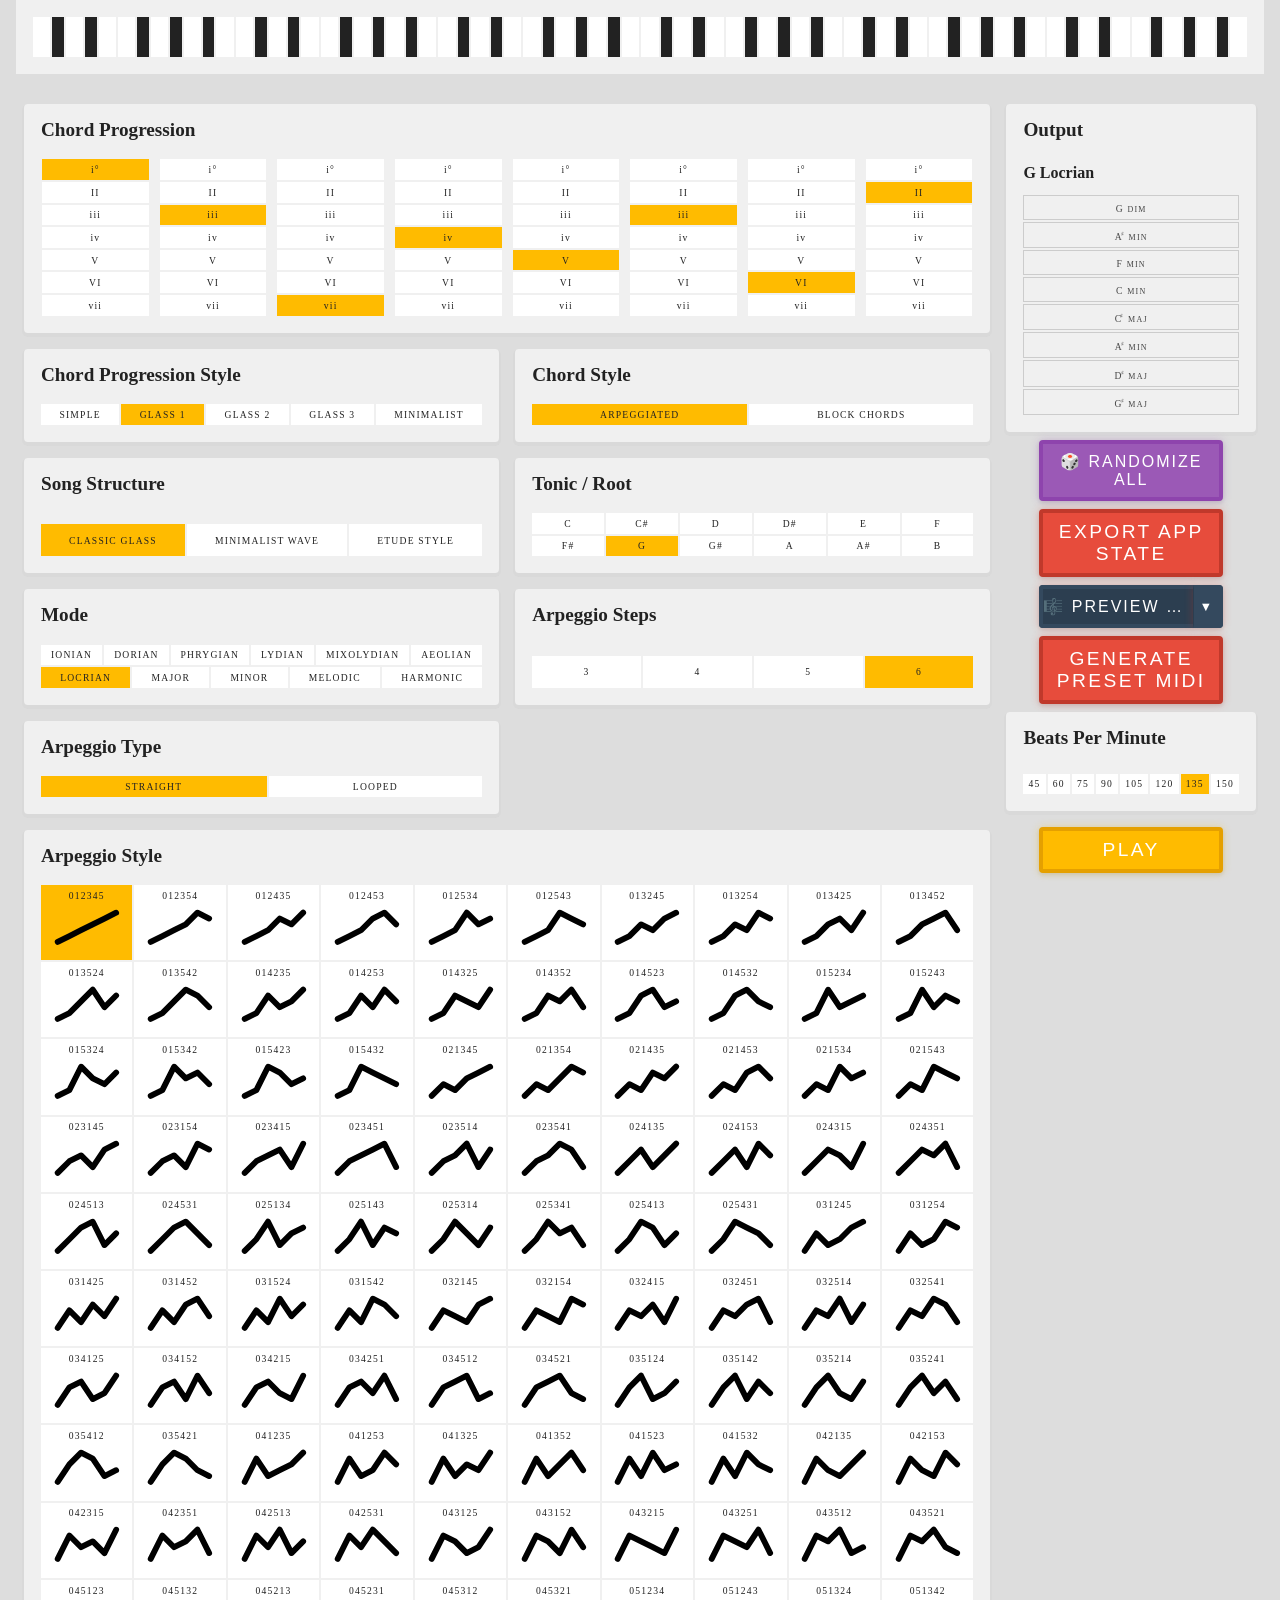
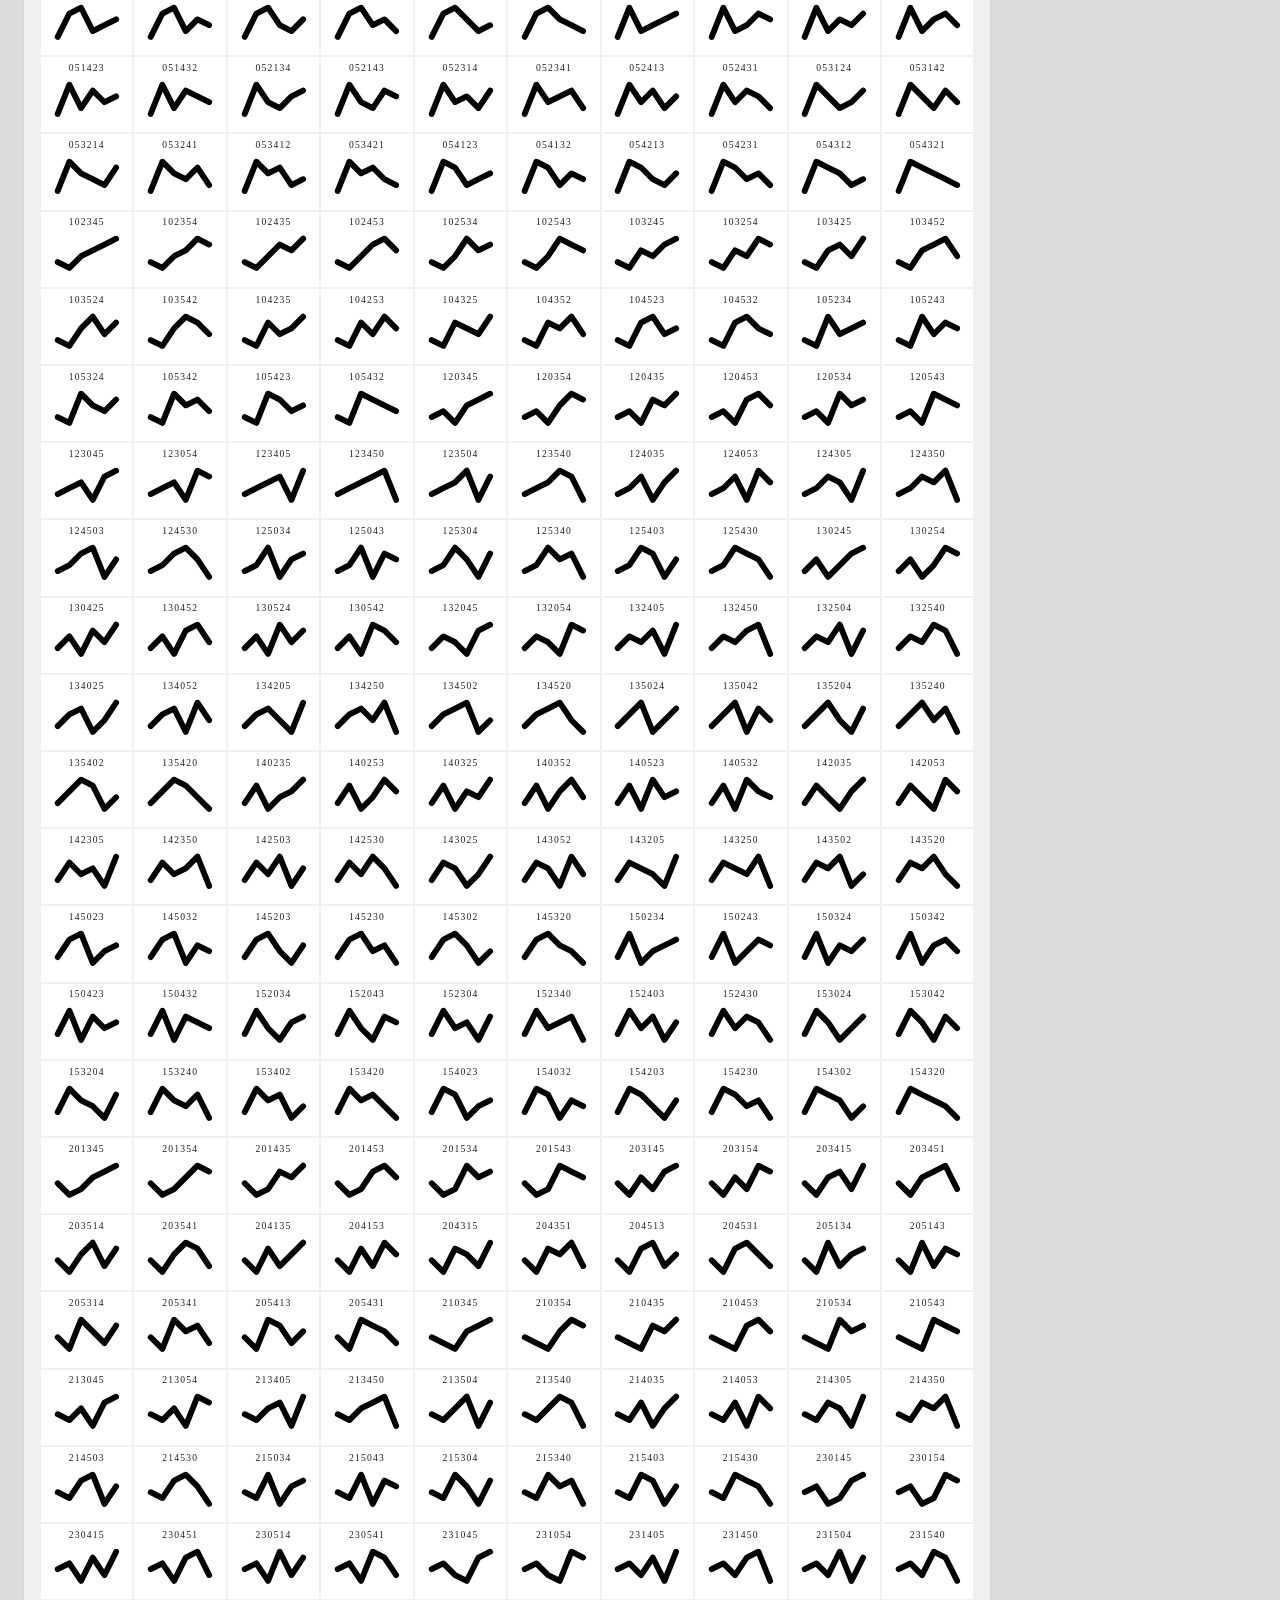
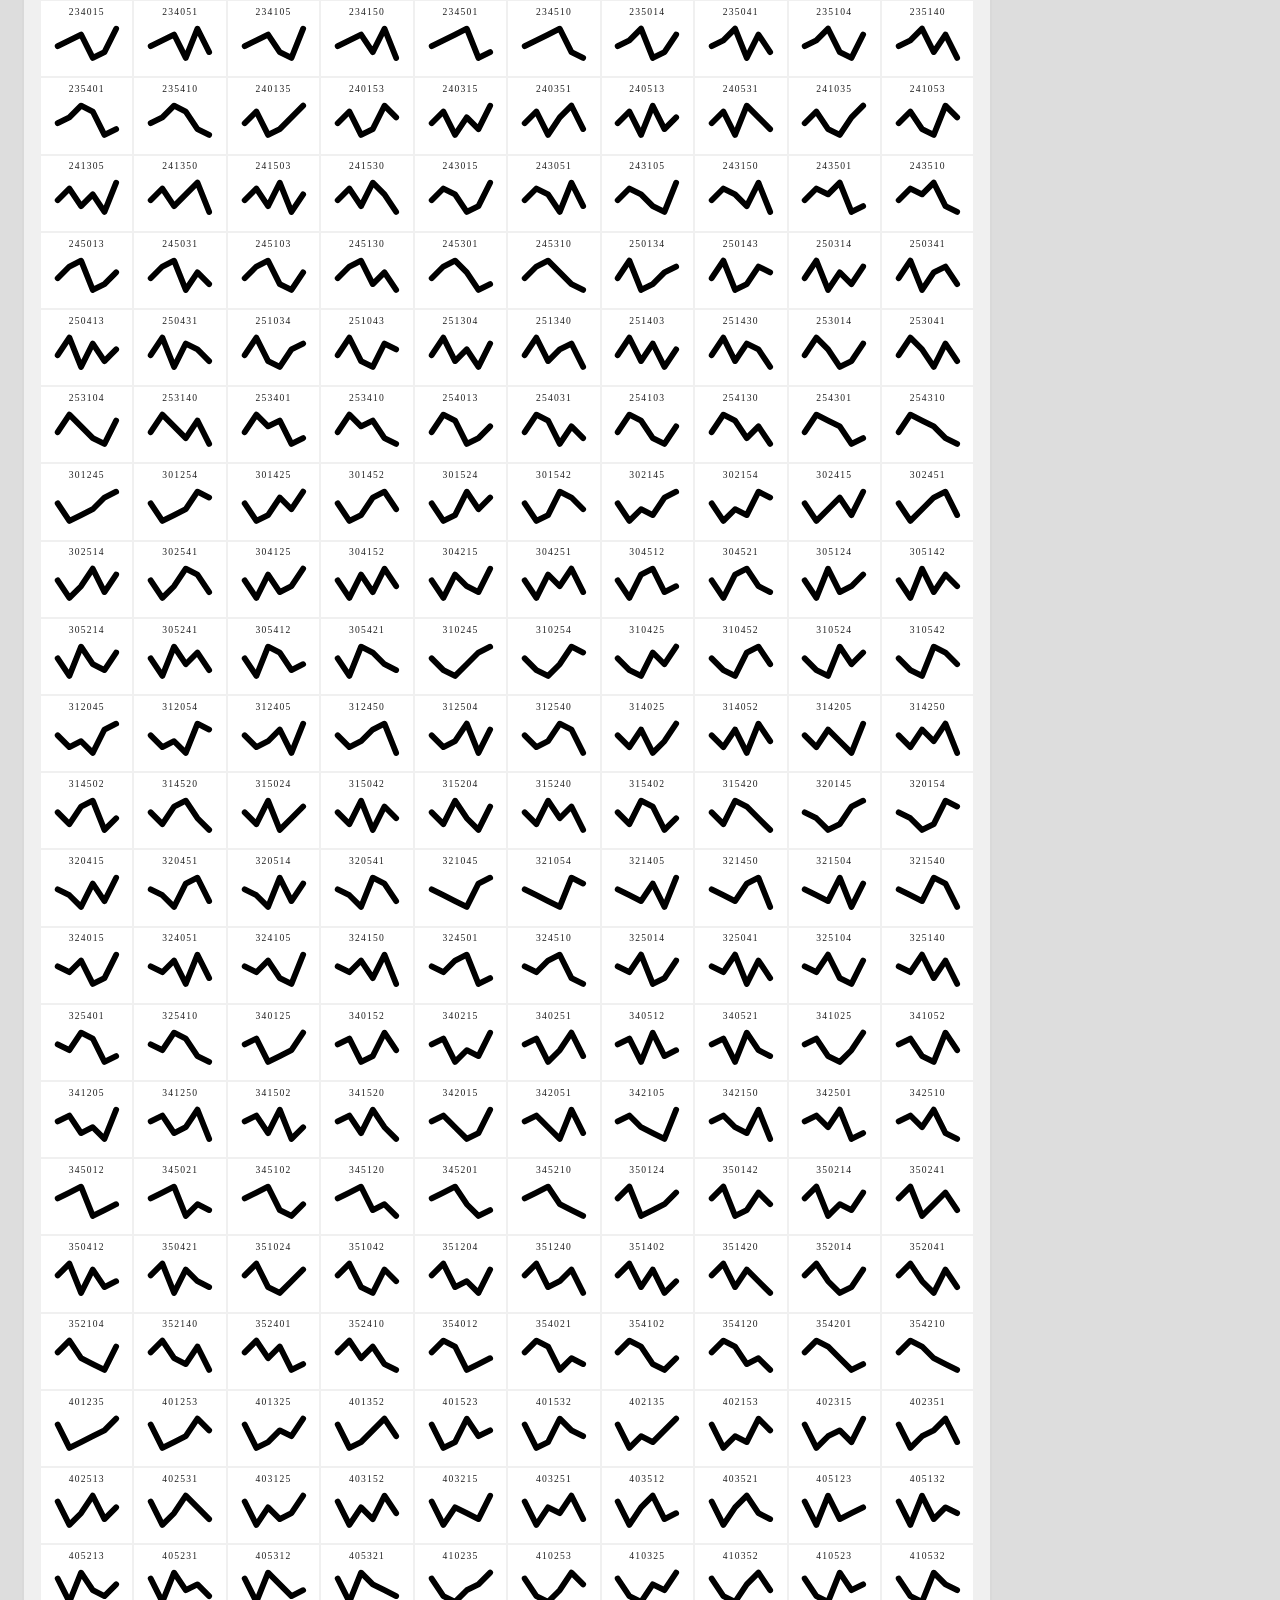
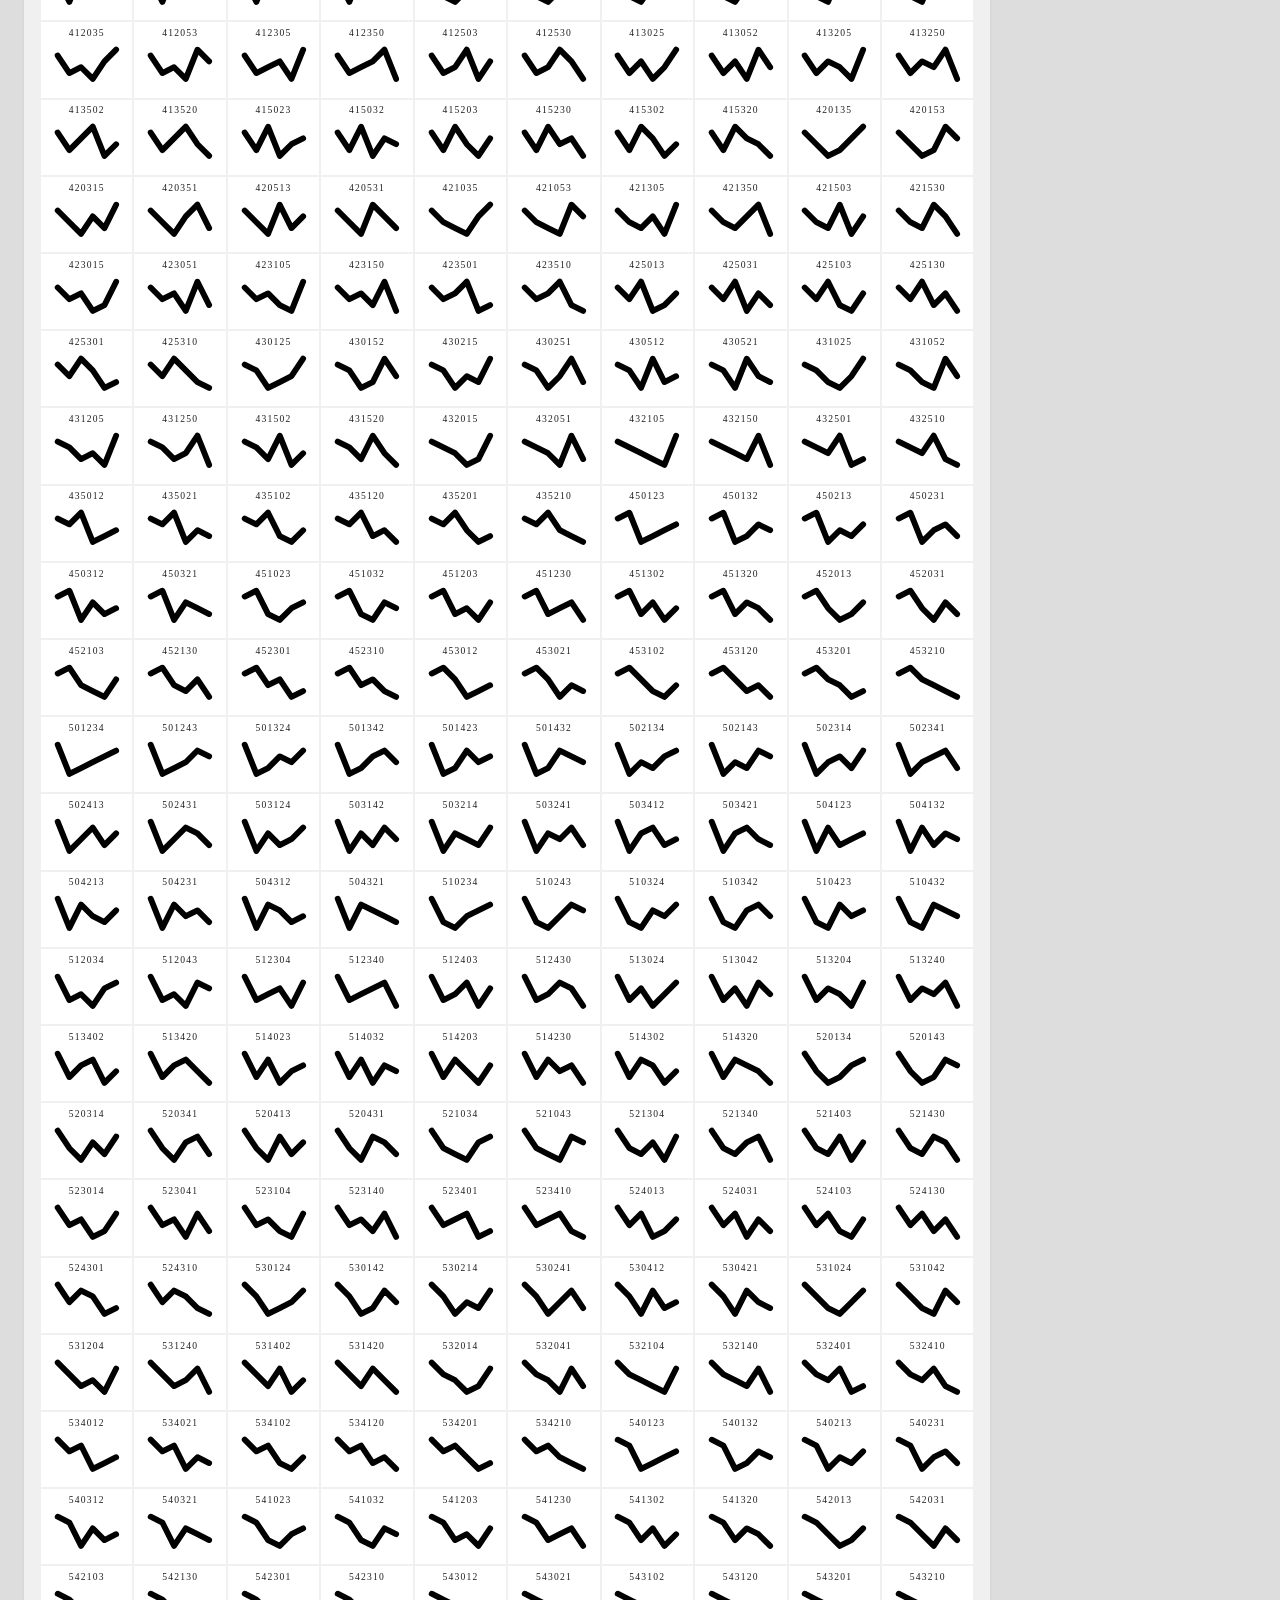
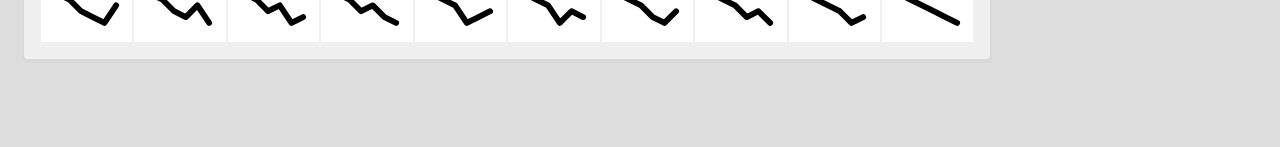
==== index.html @ 9bb22558 "Initial commit: Philip Glass Style Music Generator with Claude's algorithmic compositions and enhanc" ====
<!DOCTYPE html>
<html lang="en">
<head>
    <meta charset="UTF-8">
    <meta name="viewport" content="width=device-width, initial-scale=1.0">
    <title>Philip Glass Style Music Generator</title>
    <link rel="stylesheet" href="MusicalScale.css">
</head>
<body>
    <article>
        <aside id="aside"></aside>
        <main id="main"></main>
    </article>
    
    <!-- Load Tone.js locally - no CDN needed -->
    <script src="Tone.js"></script>
    
    <!-- Load our MusicalScale.js -->
    <script src="MusicalScale.js"></script>
</body>
</html>
---- MusicalScale.css ----
html, body {
  height: 100%;
}

body {
  background: #ddd;
  color: #222;
}

button {
  padding: 0.5rem 0;
  width: calc(80% - 1rem);
  max-width: 200px;
  transform: translateX(0.5rem);
  border: none;
  text-align: center;
  background: #fb0;
  font-size: 1.2rem;
  color: white;
  display: block;
  margin: 1rem auto;
  border-radius: 4px;
  animation: subtleGlow 2s ease-in-out infinite;
  border: 4px solid #e5a000;
  box-shadow: 0px 0px 8px rgba(251, 188, 0, 0.3), 0px 2px 4px rgba(0,0,0,0.1);
  text-transform: uppercase;
  letter-spacing: 0.125em;
  transition: all 0.3s ease;
  .pause { display: none; }
  &.active {
    animation: activeGlow 1.5s ease-in-out infinite;
    background: #222;
    border-color: #444;
    box-shadow: 0px 0px 12px rgba(34, 34, 34, 0.6), 0px 2px 4px rgba(0,0,0,0.2);
    .pause { display: block; }
    .play { display: none; }
  }
  &.midi-export {
    background: #e74c3c;
    border-color: #c0392b;
    margin: 0.5rem auto;
    box-shadow: 0px 0px 8px rgba(231, 76, 60, 0.3), 0px 2px 4px rgba(0,0,0,0.1);
    animation: redGlow 2.5s ease-in-out infinite;
    &:hover:not(:disabled) {
      background: #c0392b;
      box-shadow: 0px 0px 16px rgba(231, 76, 60, 0.5), 0px 4px 8px rgba(0,0,0,0.2);
      transform: translateX(0.5rem) translateY(-1px);
    }
    &:disabled {
      background: #95a5a6;
      border-color: #7f8c8d;
      cursor: not-allowed;
      animation: none;
      box-shadow: 0px 0px 4px rgba(149, 165, 166, 0.2), 0px 2px 4px rgba(0,0,0,0.1);
      transform: translateX(0.5rem);
    }
  }
  &.randomizer {
    background: #9b59b6;
    border-color: #8e44ad;
    margin: 0.5rem auto;
    font-size: 1rem;
    box-shadow: 0px 0px 8px rgba(155, 89, 182, 0.3), 0px 2px 4px rgba(0,0,0,0.1);
    animation: purpleGlow 3s ease-in-out infinite;
    &:hover:not(:disabled) {
      background: #8e44ad;
      box-shadow: 0px 0px 16px rgba(155, 89, 182, 0.5), 0px 4px 8px rgba(0,0,0,0.2);
      transform: translateX(0.5rem) translateY(-1px);
    }
    &:disabled {
      background: #95a5a6;
      border-color: #7f8c8d;
      cursor: not-allowed;
      animation: none;
      box-shadow: 0px 0px 4px rgba(149, 165, 166, 0.2), 0px 2px 4px rgba(0,0,0,0.1);
      transform: translateX(0.5rem);
    }
  }
  
  &.claude-preview {
    background: #2c3e50;
    border-color: #34495e;
    animation: claudeGlow 2.8s ease-in-out infinite;
    font-size: 1rem;
    white-space: nowrap;
    overflow: hidden;
    text-overflow: ellipsis;
    &:hover:not(:disabled) {
      background: #1a252f;
      box-shadow: 0px 0px 16px rgba(44, 62, 80, 0.6), 0px 4px 8px rgba(0,0,0,0.2);
      transform: none;
    }
    &:disabled {
      background: #95a5a6;
      border-color: #7f8c8d;
      cursor: not-allowed;
      animation: none;
      box-shadow: 0px 0px 4px rgba(149, 165, 166, 0.2), 0px 2px 4px rgba(0,0,0,0.1);
    }
  }
  
  &.claude-dropdown {
    background: #34495e;
    border-color: #34495e;
    animation: claudeGlow 2.8s ease-in-out infinite;
    display: flex;
    align-items: center;
    justify-content: center;
    &:hover:not(:disabled) {
      background: #2c3e50;
      box-shadow: 0px 0px 16px rgba(52, 73, 94, 0.6), 0px 4px 8px rgba(0,0,0,0.2);
      transform: none;
    }
    &:disabled {
      background: #95a5a6;
      border-color: #7f8c8d;
      cursor: not-allowed;
      animation: none;
      box-shadow: 0px 0px 4px rgba(149, 165, 166, 0.2), 0px 2px 4px rgba(0,0,0,0.1);
    }
  }
}

@keyframes subtleGlow {
  0% { 
    box-shadow: 0px 0px 6px rgba(251, 188, 0, 0.2), 0px 2px 4px rgba(0,0,0,0.1);
  }
  50% { 
    box-shadow: 0px 0px 18px rgba(251, 188, 0, 0.6), 0px 2px 8px rgba(0,0,0,0.2);
  }
  100% { 
    box-shadow: 0px 0px 6px rgba(251, 188, 0, 0.2), 0px 2px 4px rgba(0,0,0,0.1);
  }
}

@keyframes activeGlow {
  0% { 
    box-shadow: 0px 0px 10px rgba(34, 34, 34, 0.5), 0px 2px 4px rgba(0,0,0,0.2);
  }
  50% { 
    box-shadow: 0px 0px 25px rgba(34, 34, 34, 0.9), 0px 2px 10px rgba(0,0,0,0.4);
  }
  100% { 
    box-shadow: 0px 0px 10px rgba(34, 34, 34, 0.5), 0px 2px 4px rgba(0,0,0,0.2);
  }
}

@keyframes redGlow {
  0% { 
    box-shadow: 0px 0px 6px rgba(231, 76, 60, 0.2), 0px 2px 4px rgba(0,0,0,0.1);
  }
  50% { 
    box-shadow: 0px 0px 18px rgba(231, 76, 60, 0.6), 0px 2px 8px rgba(0,0,0,0.2);
  }
  100% { 
    box-shadow: 0px 0px 6px rgba(231, 76, 60, 0.2), 0px 2px 4px rgba(0,0,0,0.1);
  }
}

@keyframes purpleGlow {
  0% { 
    box-shadow: 0px 0px 6px rgba(155, 89, 182, 0.2), 0px 2px 4px rgba(0,0,0,0.1);
  }
  50% { 
    box-shadow: 0px 0px 18px rgba(155, 89, 182, 0.6), 0px 2px 8px rgba(0,0,0,0.2);
  }
  100% { 
    box-shadow: 0px 0px 6px rgba(155, 89, 182, 0.2), 0px 2px 4px rgba(0,0,0,0.1);
  }
}

@keyframes claudeGlow {
  0% { 
    box-shadow: 0px 0px 6px rgba(44, 62, 80, 0.3), 0px 2px 4px rgba(0,0,0,0.1);
  }
  50% { 
    box-shadow: 0px 0px 18px rgba(44, 62, 80, 0.7), 0px 2px 8px rgba(0,0,0,0.2);
  }
  100% { 
    box-shadow: 0px 0px 6px rgba(44, 62, 80, 0.3), 0px 2px 4px rgba(0,0,0,0.1);
  }
}

.keyboard {
  position: fixed;
  top: 0;
  margin: 0;
  left: 50%;
  z-index: 2;
  width: calc(100% - 2rem);
  max-width: calc(1400px - 1rem);
  border-bottom: 4px solid #ddd;
  transform: translateX(-50%);

  div {
    background: #fff;
    height: 40px;
    flex: 3;
    margin: 1px;
    &[class*="is"] {
      flex: 2;
      background: #222;
    }
    &.active-b,
    &.active-t {
      background: #FB0;
      &[class*="is"] {
        background: darken(#FB0, 20%);
      }
    }
  }
}


article {
  max-width: 1400px;
  display: flex;
  flex-direction: column;
  padding-top: calc(40px + 3rem);
  padding-bottom: 5rem;
  width: calc(100% - 1rem);
  margin: 0 auto;
  overflow: visible;
}

main, aside {
  width: 100%;
}

aside,
main {
  display: flex;
  justify-content: space-between;
  flex-wrap: wrap;
  overflow: visible;
}

aside {
  section { width: 100%; }
}

@media (min-width: 800px) {
  article {
    flex-direction: row;
  }
  main {
    width: calc(80% - 1rem);
    order: 1;
  }
  aside {
    display: block;
    order: 2;
    width: 20%;
    margin-right: 1rem;
    .output {
      h1, h2 { flex-basis: auto; }
      flex-direction: column;
    }
  }
}

section {
  width: 100%;
  margin: 0.5rem;
  display: flex;
  flex-wrap: wrap;
  box-sizing: border-box;
  background: #f0f0f0;
  padding: 1rem;
  h1, h2 {
    margin-top: 0;
    flex-basis: 100%;
    margin-left: 1px;
    margin-right: 1px;
    line-height: 1;
    text-align: left;
  }
  h1 { font-size: 1.2em; }
  h2 { font-size: 1em; }
  > span {
    flex: 1;
    box-sizing: border-box;
    text-align: center;
    padding: 0.5em;
    margin: 1px;
    border: 1px solid #ccc;
    color: #444;
    font-size: 0.6em;
    text-transform: uppercase;
    letter-spacing: 0.125em;
    padding-top: 0.75em;
    sup { font-size: 0.6em; margin-left: -2px; }
  }
  &:not(.keyboard) {
    margin: 0.5rem;
    border-radius: 4px;
    box-shadow: 0px 2px 0px 2px #d9d9d9;
    
    div {
      box-sizing: border-box;
      cursor: pointer;
      text-align: center;
      padding: 0.5em;
      margin: 1px;
      background: white;
      font-size: 0.6em;
      text-transform: uppercase;
      letter-spacing: 0.125em;
      flex: 1 0 auto;
      
      &:hover {
        background: #ccc;
      }
      &[class$="-current"] {
        background: #FB0;
        pointer-events: none;
      }
    }
  }
  &.chord {
    > div {
      background: transparent;
      padding: 0;
      margin-top: 0; margin-bottom: 0;
      display: flex;
      flex-direction: column;
      font-size: 1em;
      + div { margin-left: 0.5em; }
      &:hover {
        background: transparent;
      }
      &.active {
        box-shadow: 0px 0px 0px 1px #fb0;
      }
      div {
        flex: 1;
        background: white;
        text-transform: none;
      }
    }
  }
  &.keys {
    div {
      flex-basis: calc(16.66% - 2px);
      sup {
        pointer-events: none;
        font-size: 0.6em;
      }
    }
  }
  &.patterns {
    align-content: center;
    div { 
      max-width: 20%; flex-basis: 20%; 
      flex-basis: calc(16.66% - 2px);
    }
    @media (min-width: 800px) {
      div { max-width: 20%; }
      &.patterns-720 > div { flex-basis: calc(10% - 2px); }
      &.patterns-120 > div { flex-basis: calc(12% - 2px); }
      &.patterns-24 > div { flex-basis: calc(12% - 2px); }
      &.patterns-6 > div { flex-basis: calc(10% - 2px); }
    }
  }
  
  @media(min-width: 800px) {
    /* grid */
    &.chord { 
      flex-basis: calc(100% - 1rem);
    }
    &.keys, &.modes, &.steps, &.type, &.progressions, &.chord-style, &.song-composer { 
      flex-basis: calc(50% - 1rem);
    }
  }
  
  &.chord > div, &.bpm, &.keys, &.modes, &.steps, &.type, &.progressions, &.chord-style, &.song-composer { 
    > div {
      display: flex; 
      align-items: center; 
      justify-content: center; 
      text-align: center; 
    }
  }
}

svg {
  width: 100%;
  height: auto;
  pointer-events: none;
  polyline { 
    fill: none; 
    stroke: black;
    stroke-linecap: round;
    stroke-linejoin: round;
  }
}

.progress-info {
  background: rgba(52, 73, 94, 0.9);
  color: white;
  padding: 1rem;
  margin: 0.5rem auto;
  border-radius: 4px;
  text-align: center;
  width: calc(80% - 1rem);
  max-width: 200px;
  transform: translateX(0.5rem);
  z-index: 50;
  position: relative;
  
  h3 {
    margin: 0 0 0.5rem 0;
    font-size: 1rem;
    color: #f39c12;
  }
  
  p {
    margin: 0;
    font-size: 0.8rem;
    opacity: 0.8;
  }
}

/* Claude's dropdown menu styling */
.claude-dropdown-menu {
  position: absolute !important;
  z-index: 9999 !important;
  background: #34495e;
  border: 2px solid #2c3e50;
  border-radius: 4px;
  box-shadow: 0px 8px 16px rgba(0,0,0,0.4);
  overflow: hidden;
}

.claude-dropdown-option {
  padding: 0.5rem 1rem;
  color: white;
  cursor: pointer;
  font-size: 0.9rem;
  transition: background 0.2s ease;
  border-bottom: 1px solid #2c3e50;
}

.claude-dropdown-option:hover {
  background: #2c3e50 !important;
}

.claude-dropdown-option:last-child {
  border-bottom: none;
}
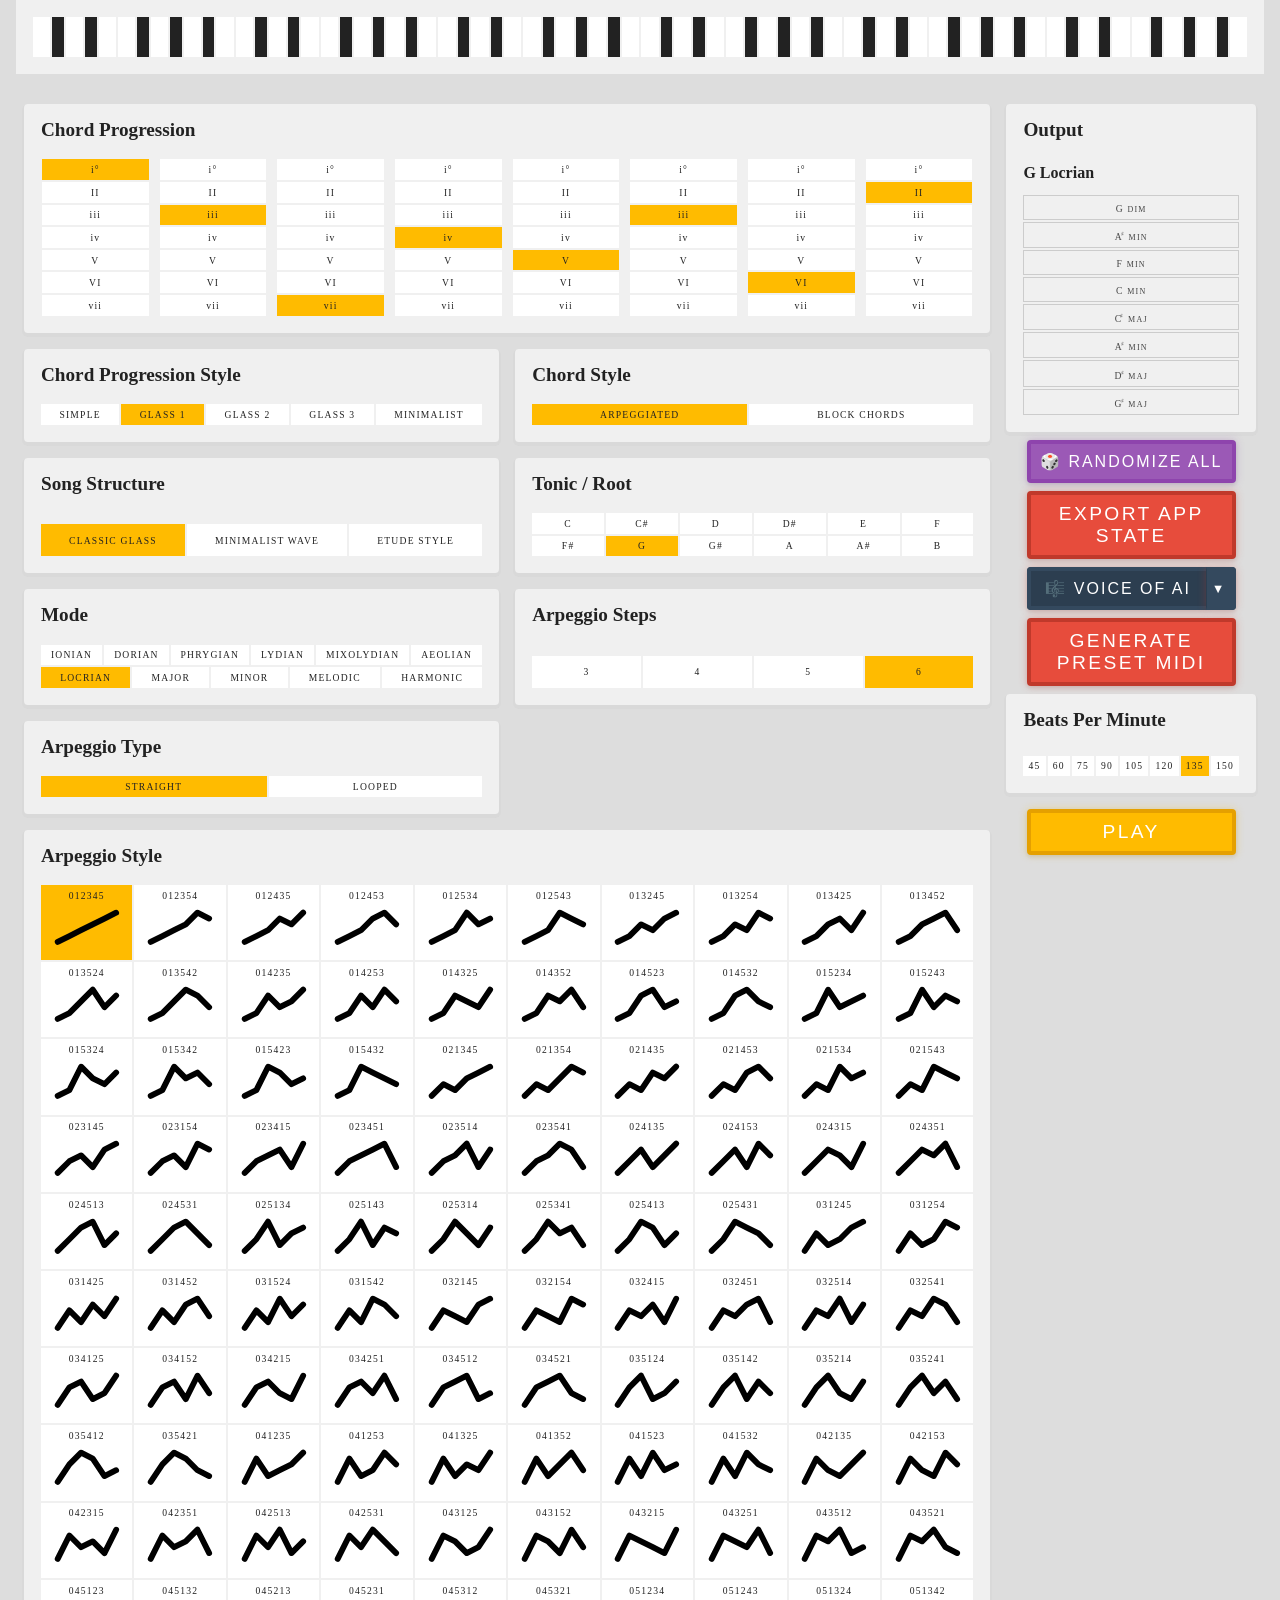
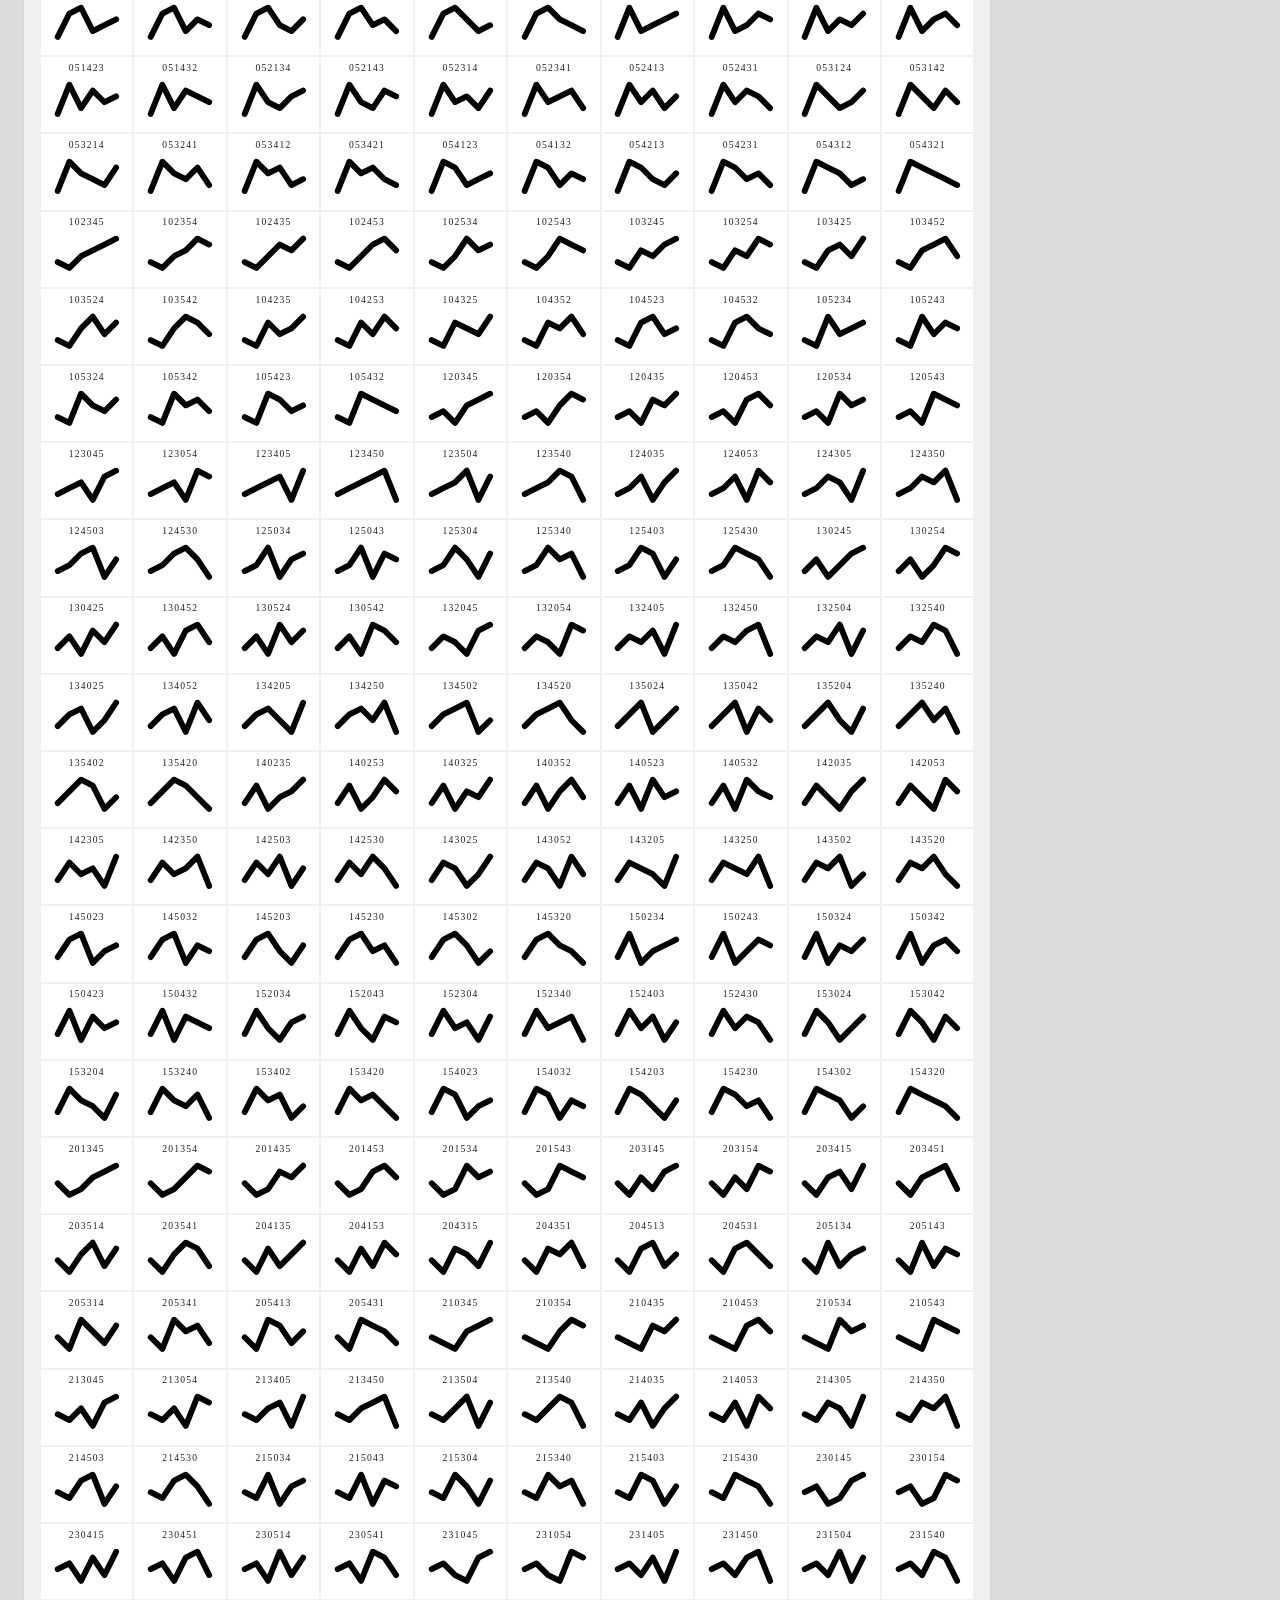
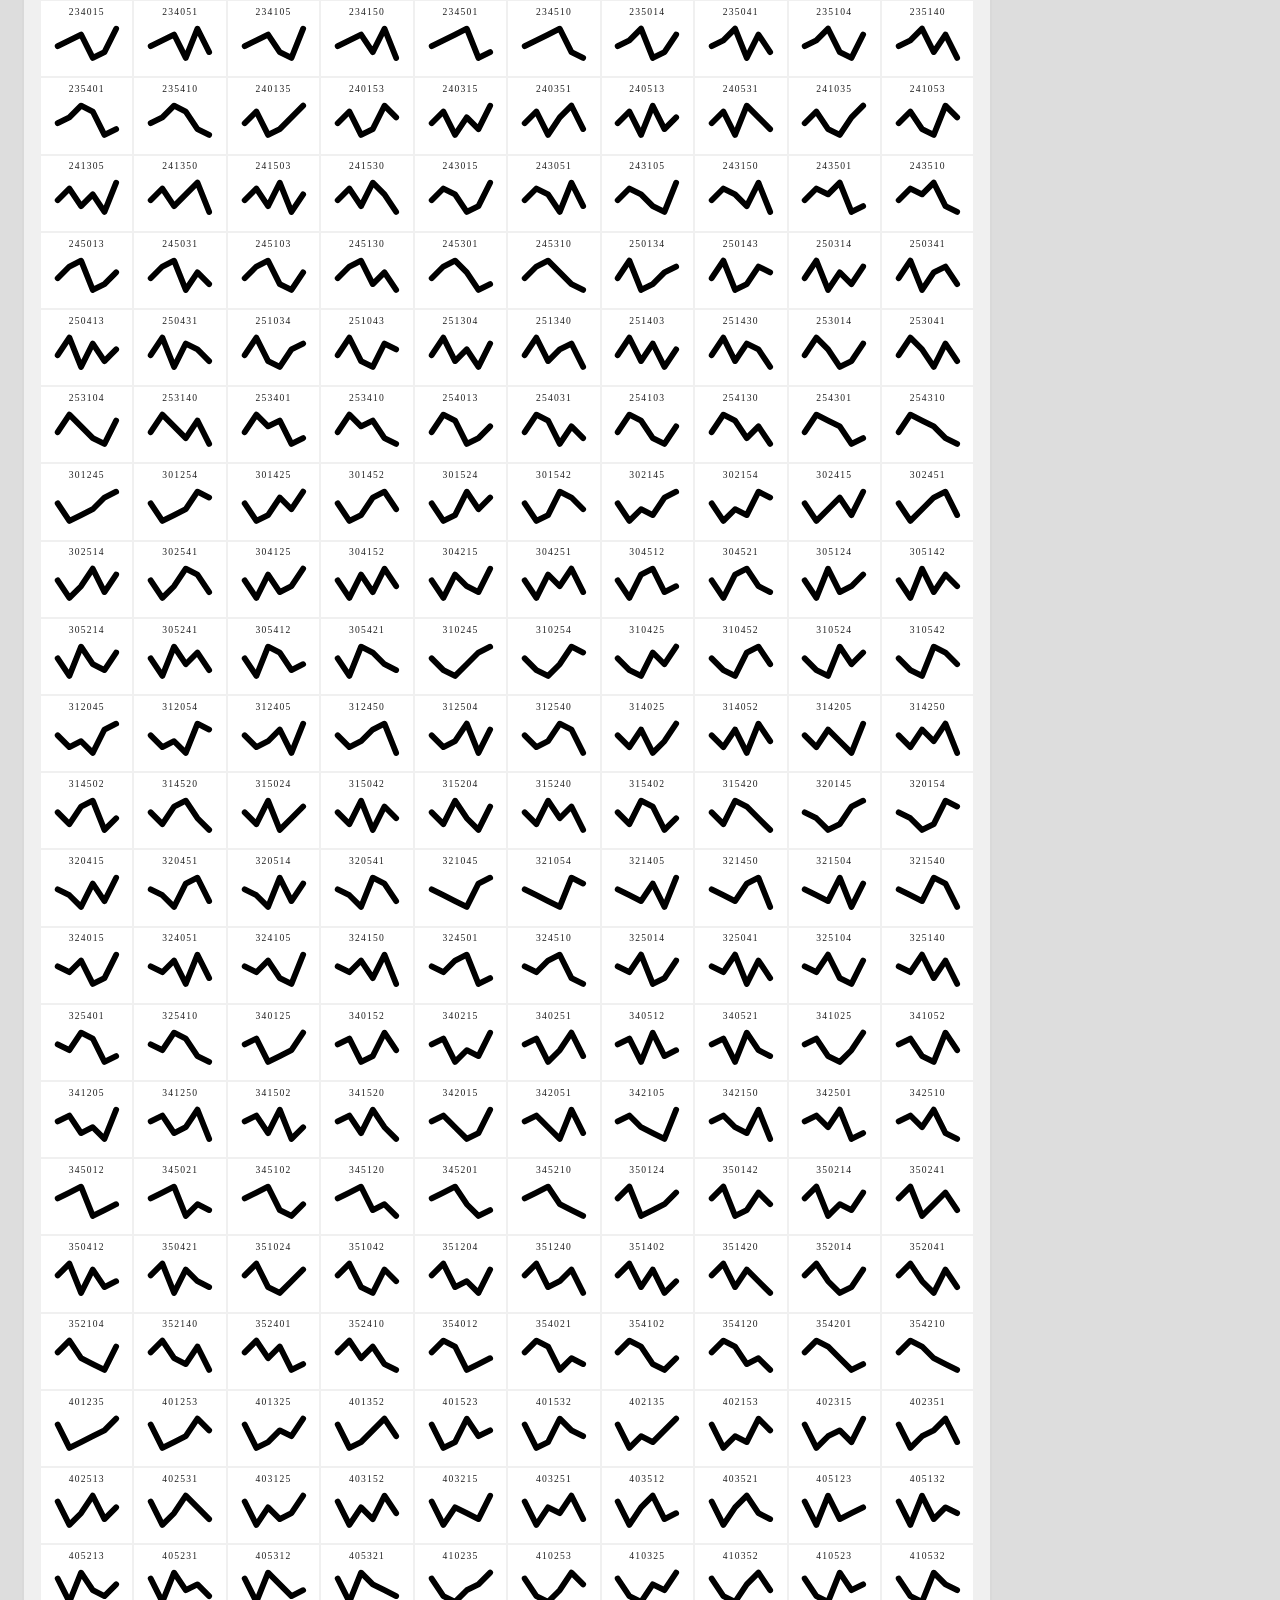
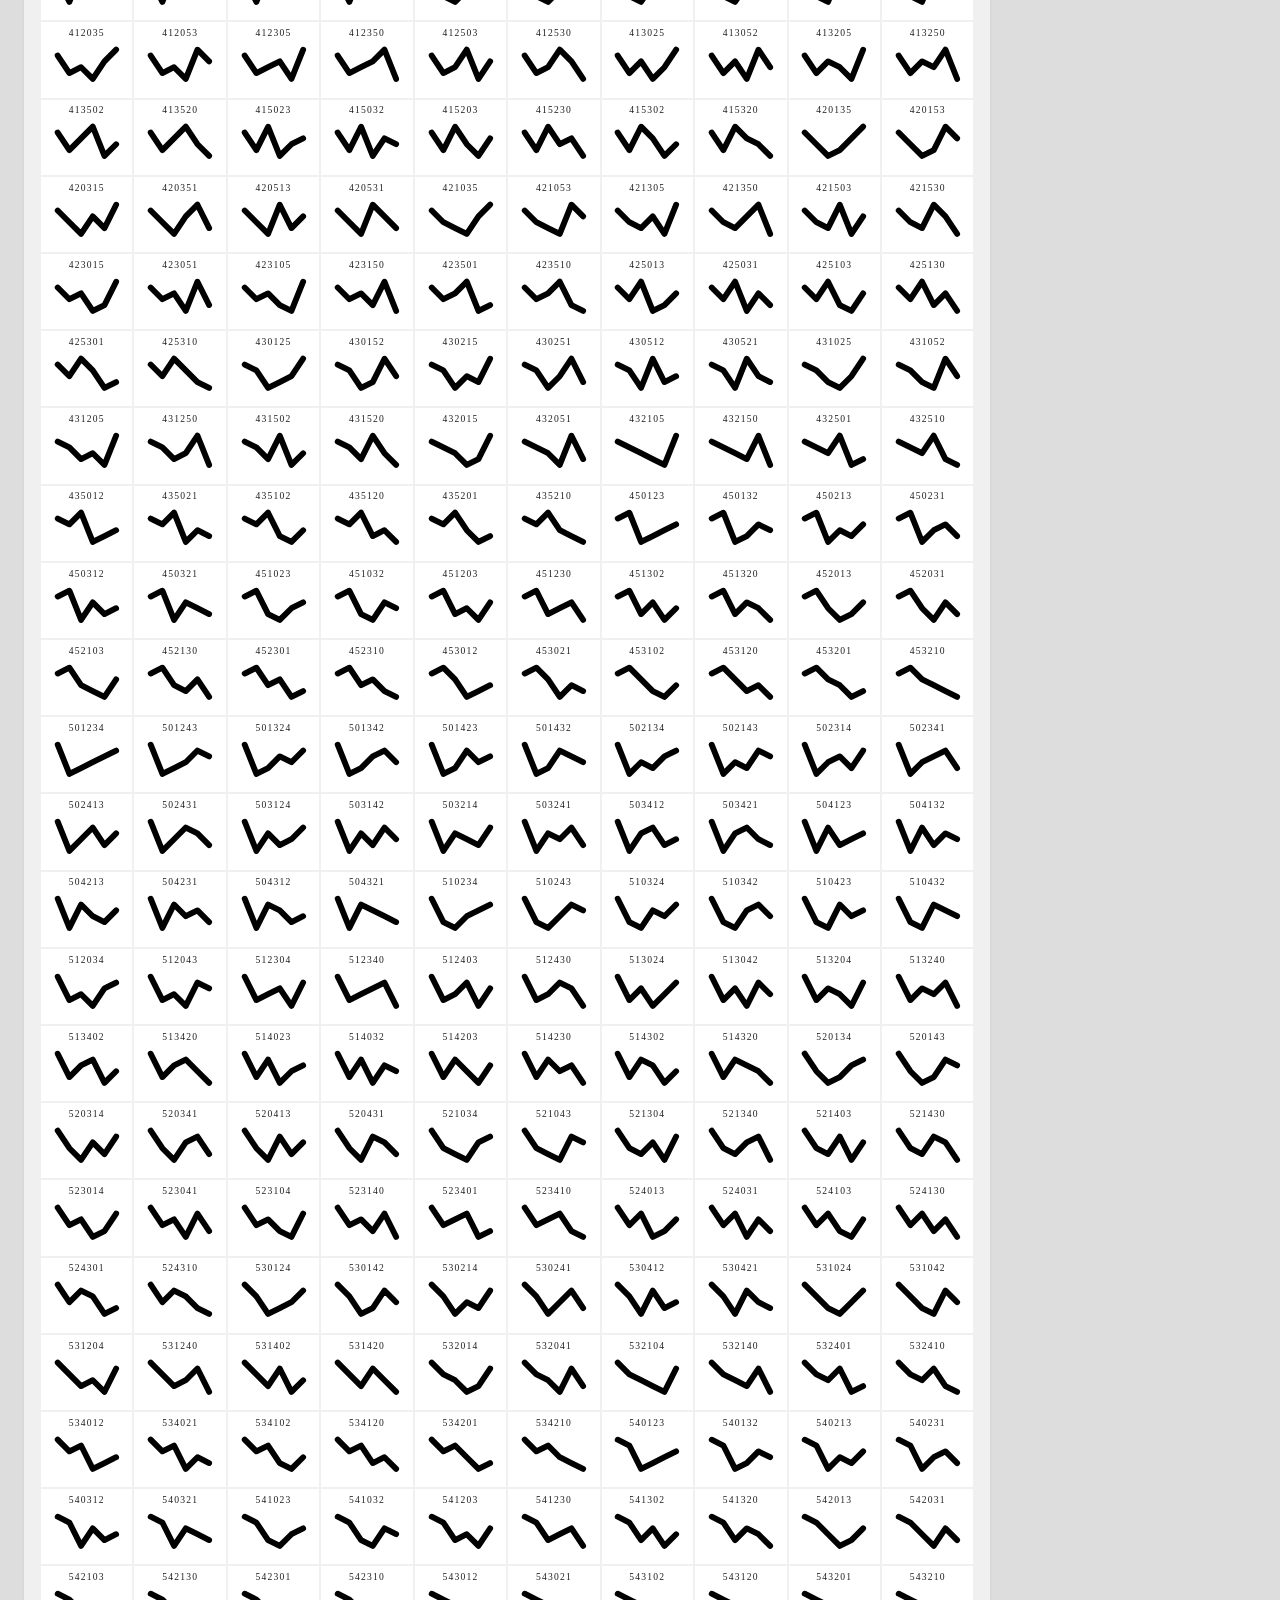
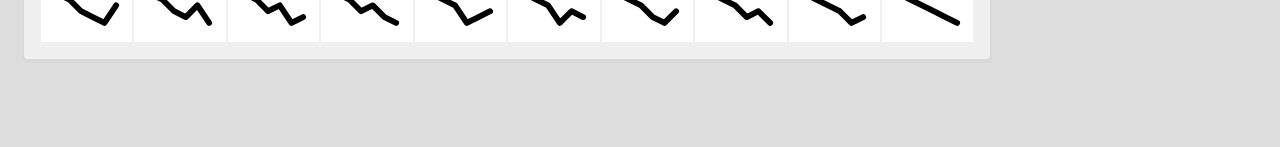
==== commit 0d68c686: "Rename 'Preview My Song' to 'Voice of AI' and make all buttons wider (90% width, 280px max) for bett" ====
--- a/index.html
+++ b/index.html
@@ -3,7 +3,7 @@
 <head>
     <meta charset="UTF-8">
     <meta name="viewport" content="width=device-width, initial-scale=1.0">
-    <title>Philip Glass Style Music Generator</title>
+    <title>Musitron</title>
     <link rel="stylesheet" href="MusicalScale.css">
 </head>
 <body>
--- a/MusicalScale.css
+++ b/MusicalScale.css
@@ -9,8 +9,8 @@
 
 button {
   padding: 0.5rem 0;
-  width: calc(80% - 1rem);
-  max-width: 200px;
+  width: calc(90% - 1rem);
+  max-width: 280px;
   transform: translateX(0.5rem);
   border: none;
   text-align: center;
@@ -402,8 +402,8 @@
   margin: 0.5rem auto;
   border-radius: 4px;
   text-align: center;
-  width: calc(80% - 1rem);
-  max-width: 200px;
+  width: calc(90% - 1rem);
+  max-width: 280px;
   transform: translateX(0.5rem);
   z-index: 50;
   position: relative;
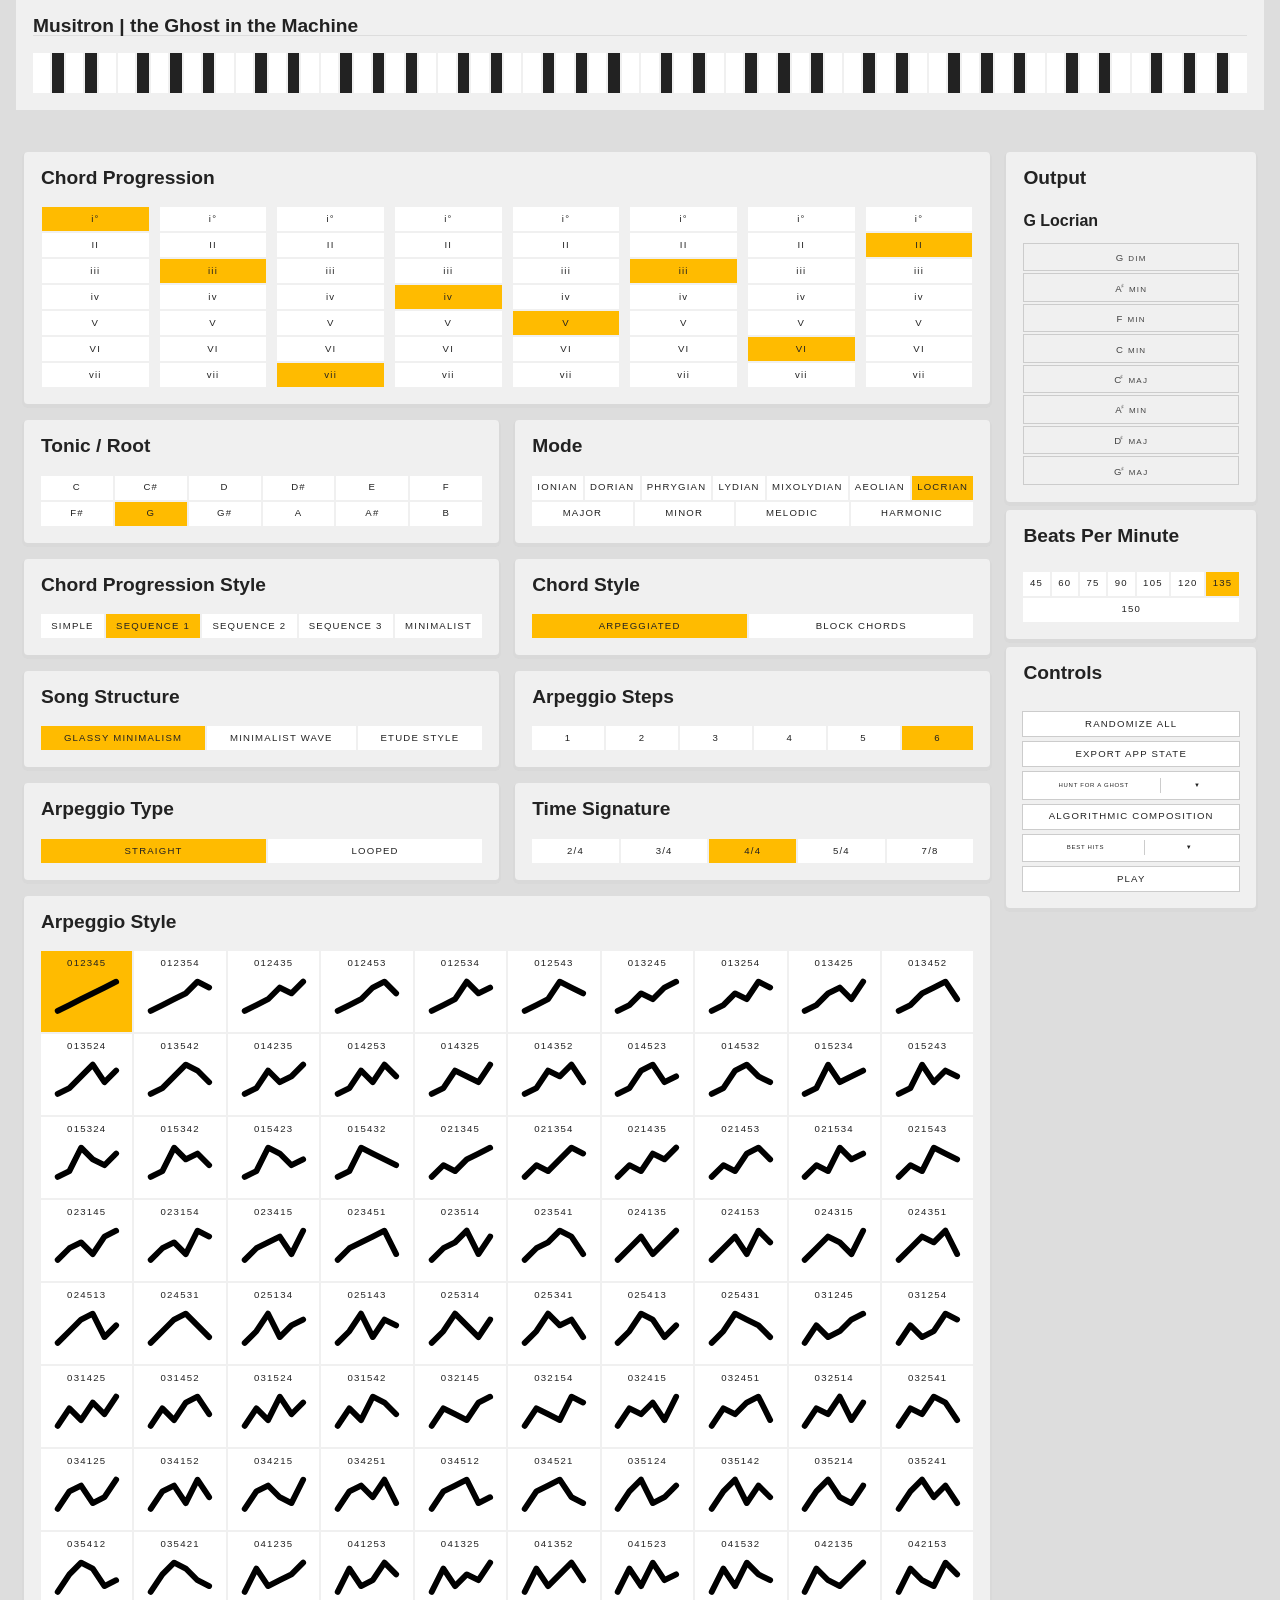
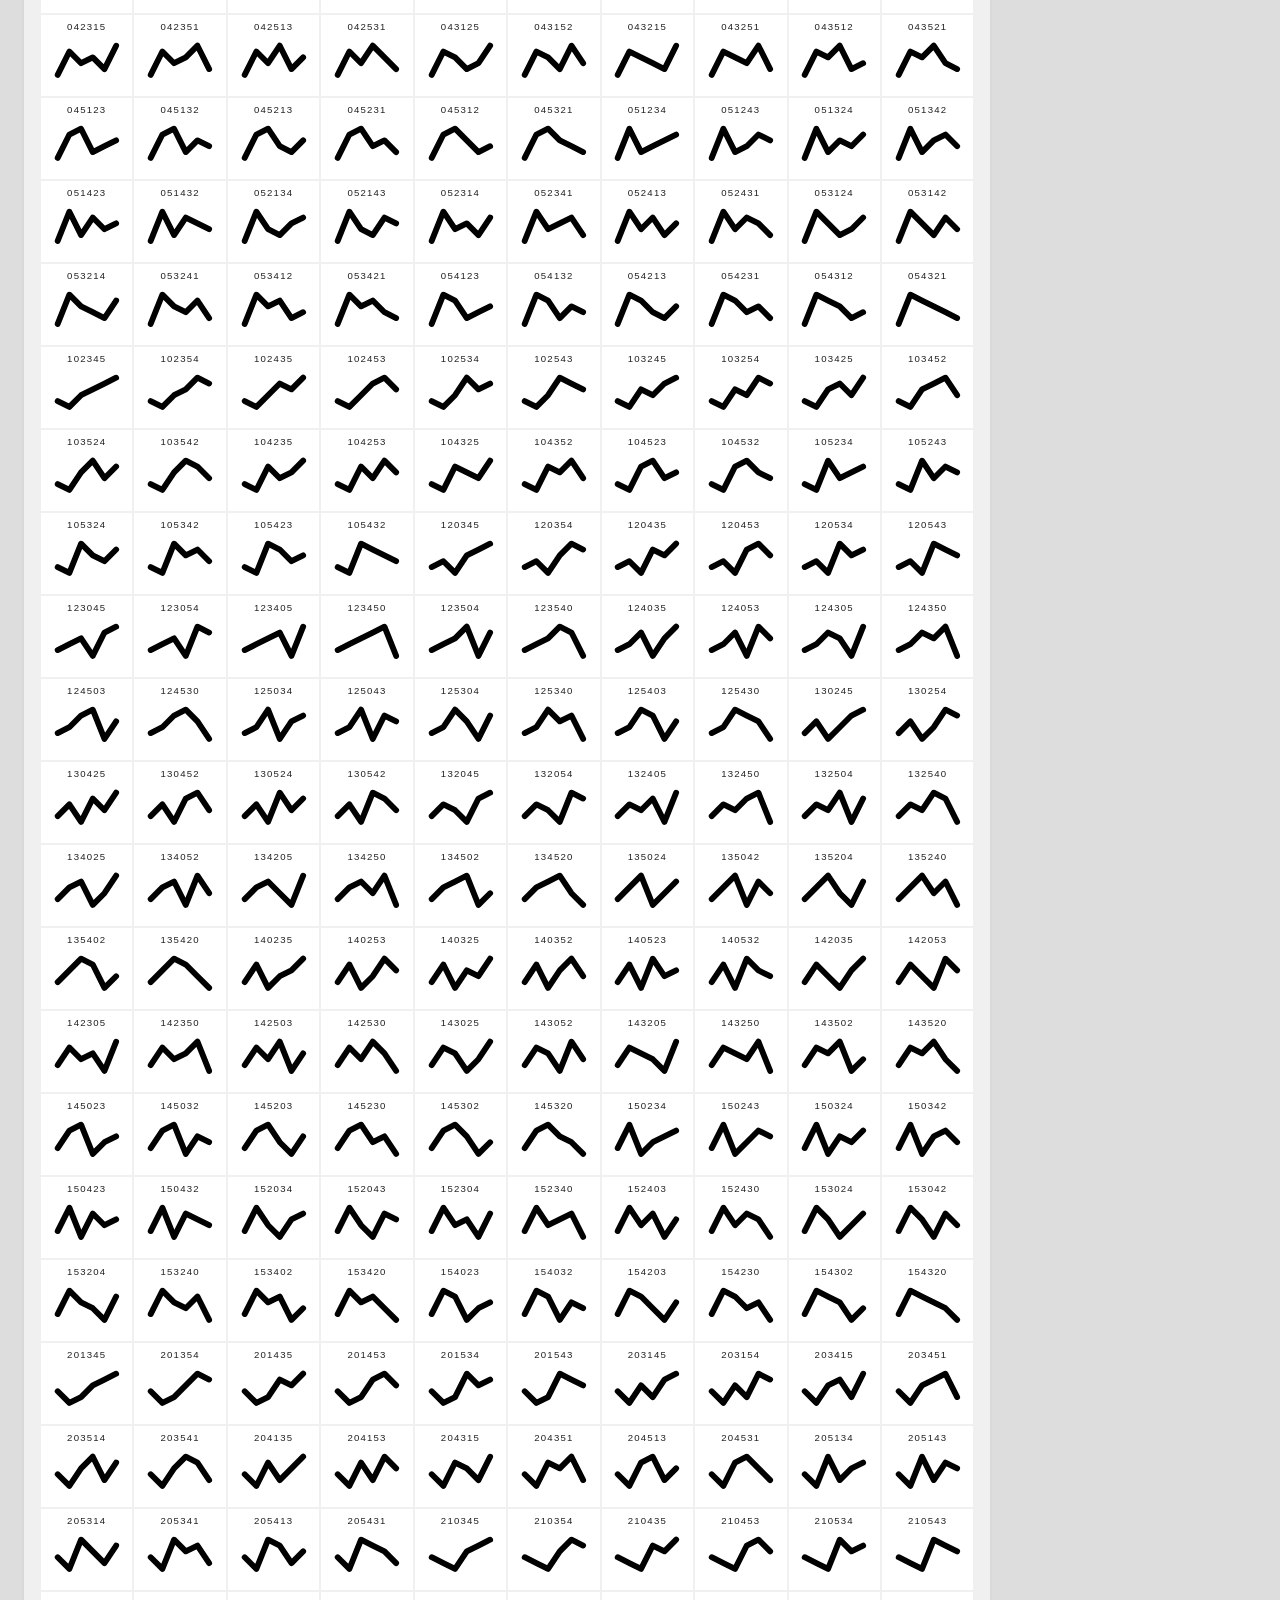
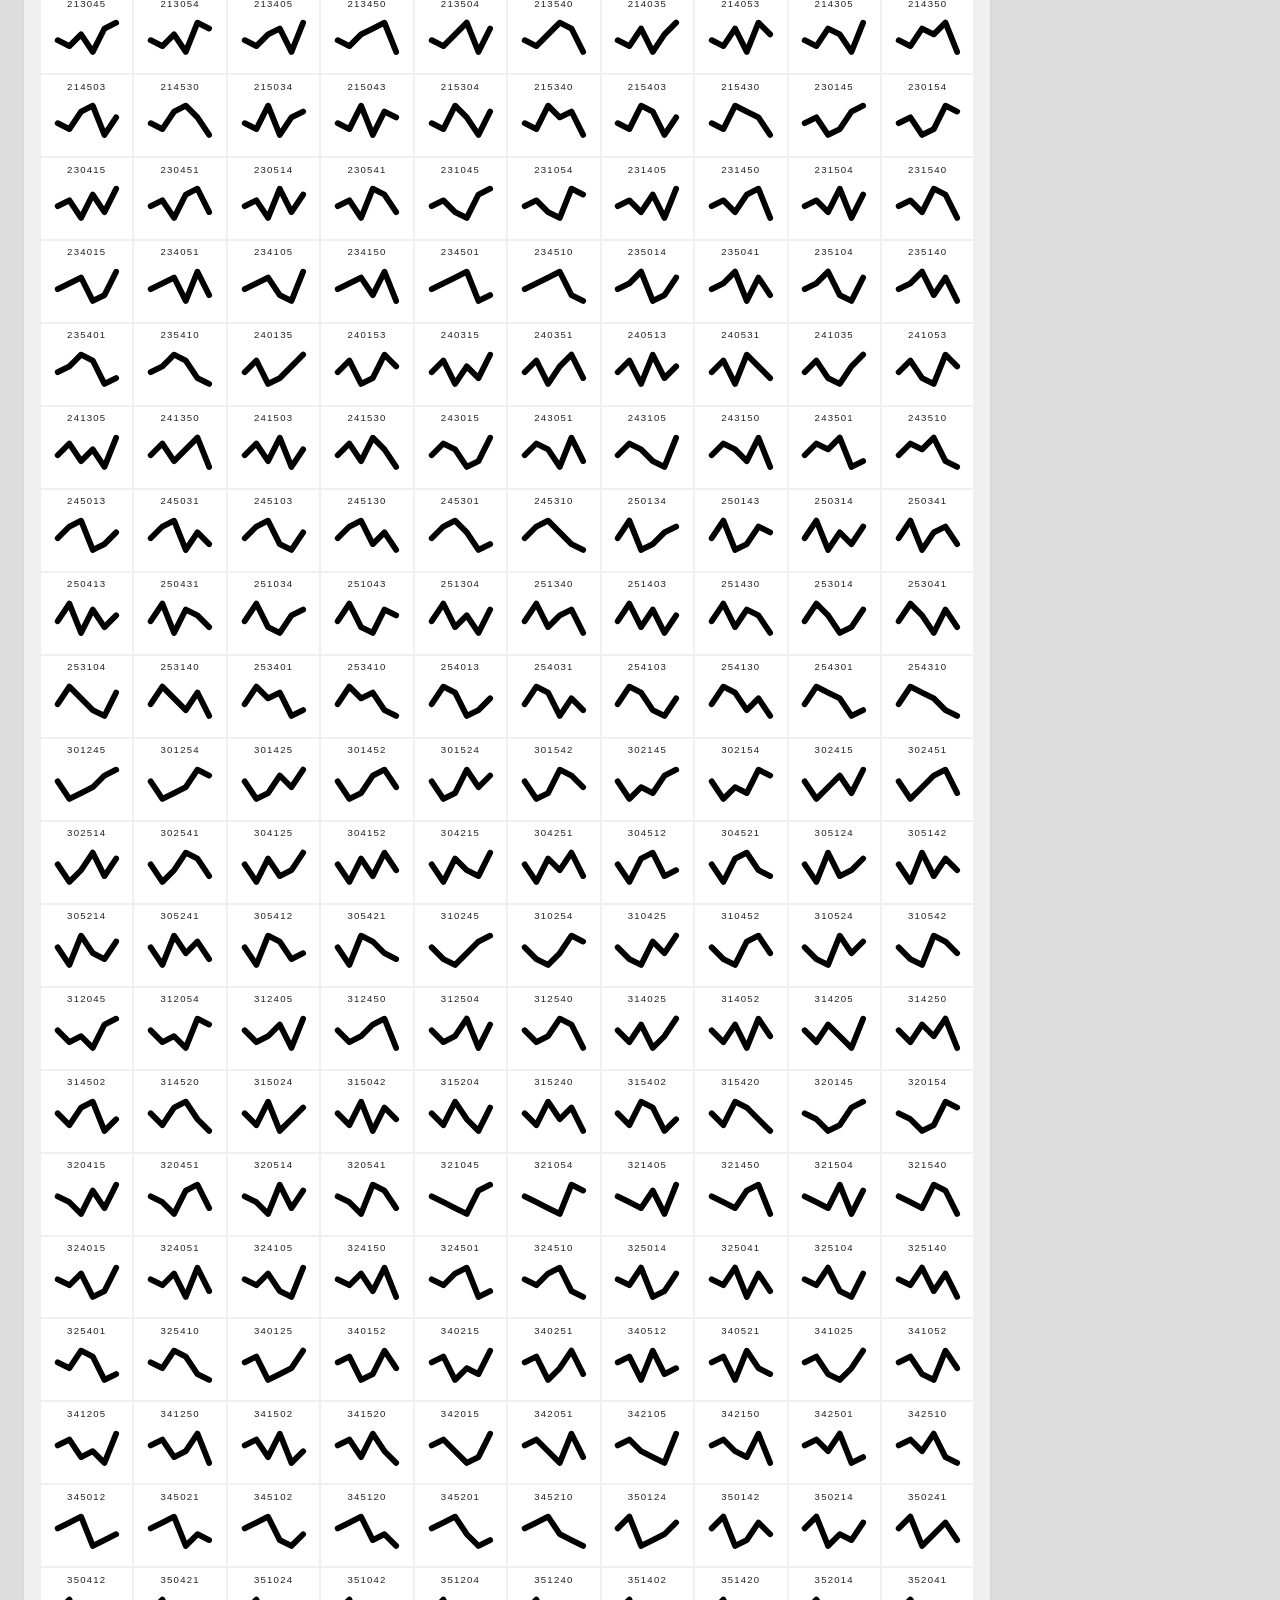
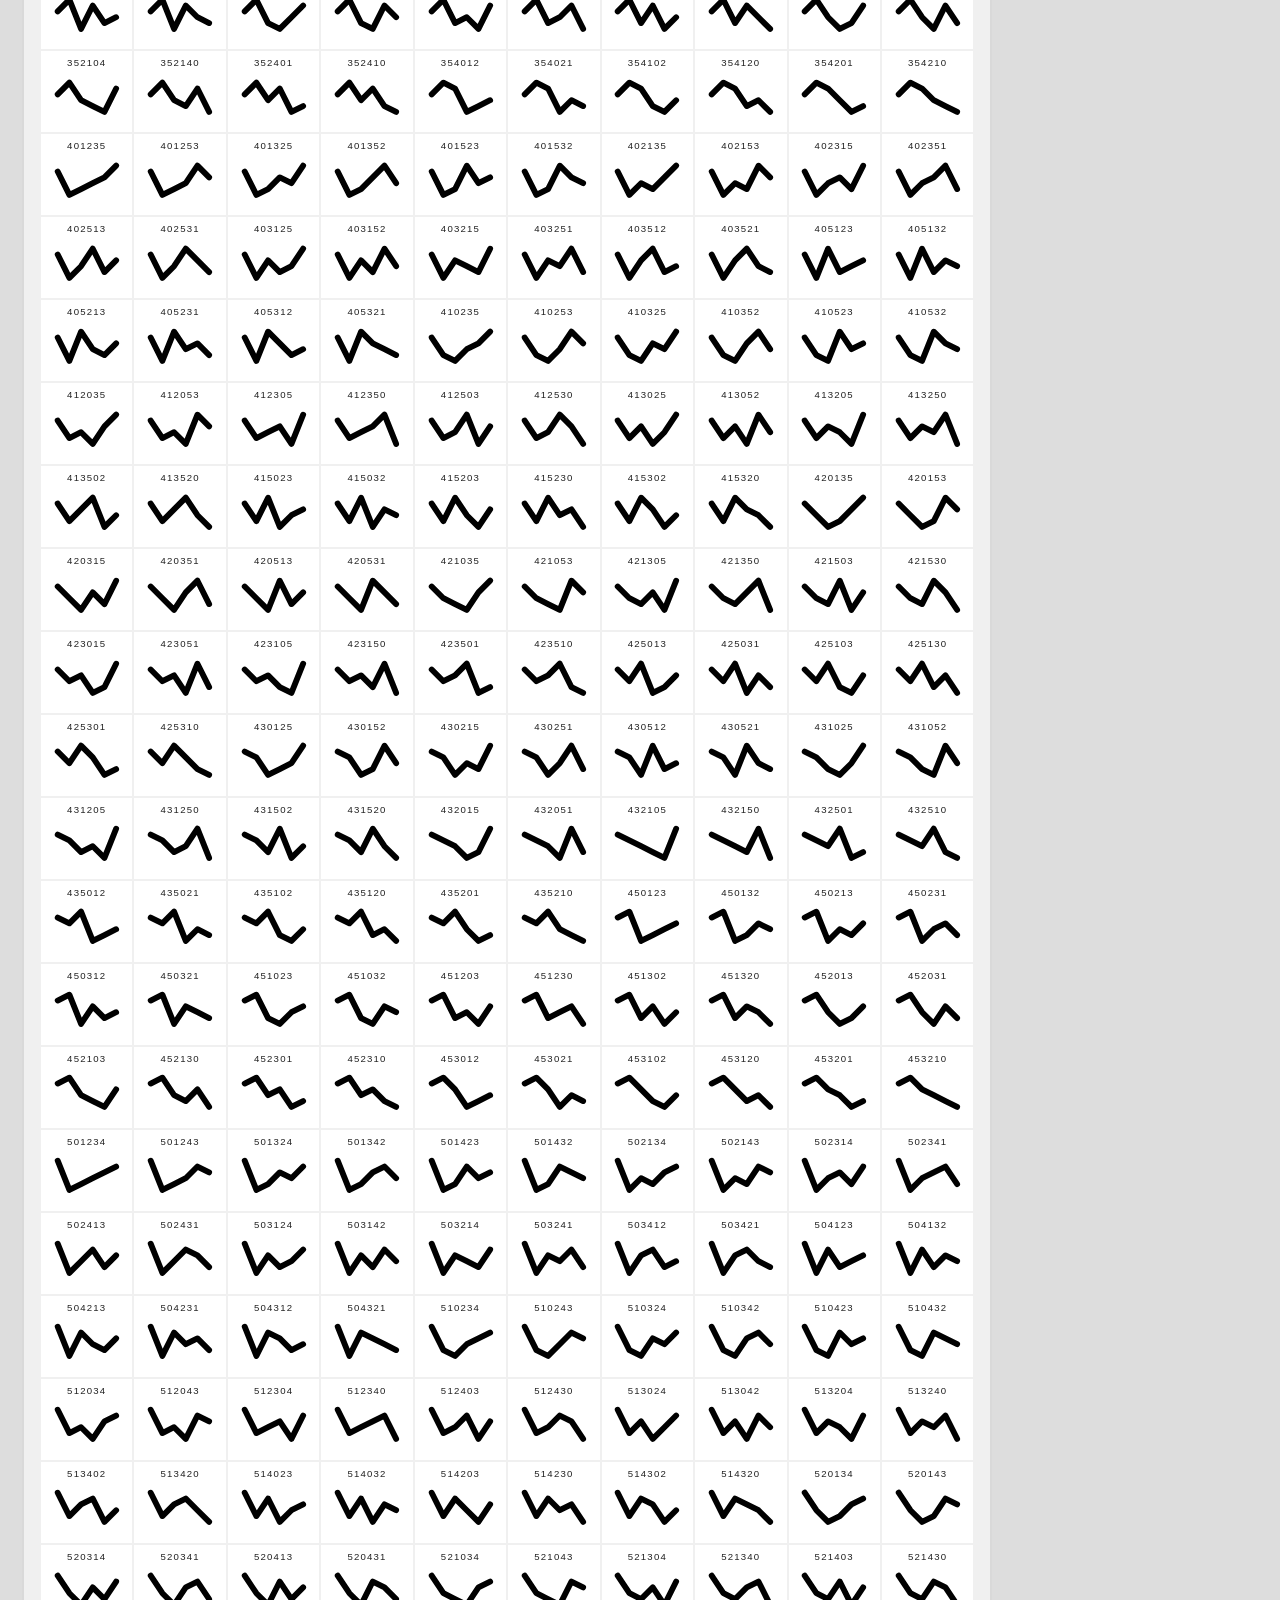
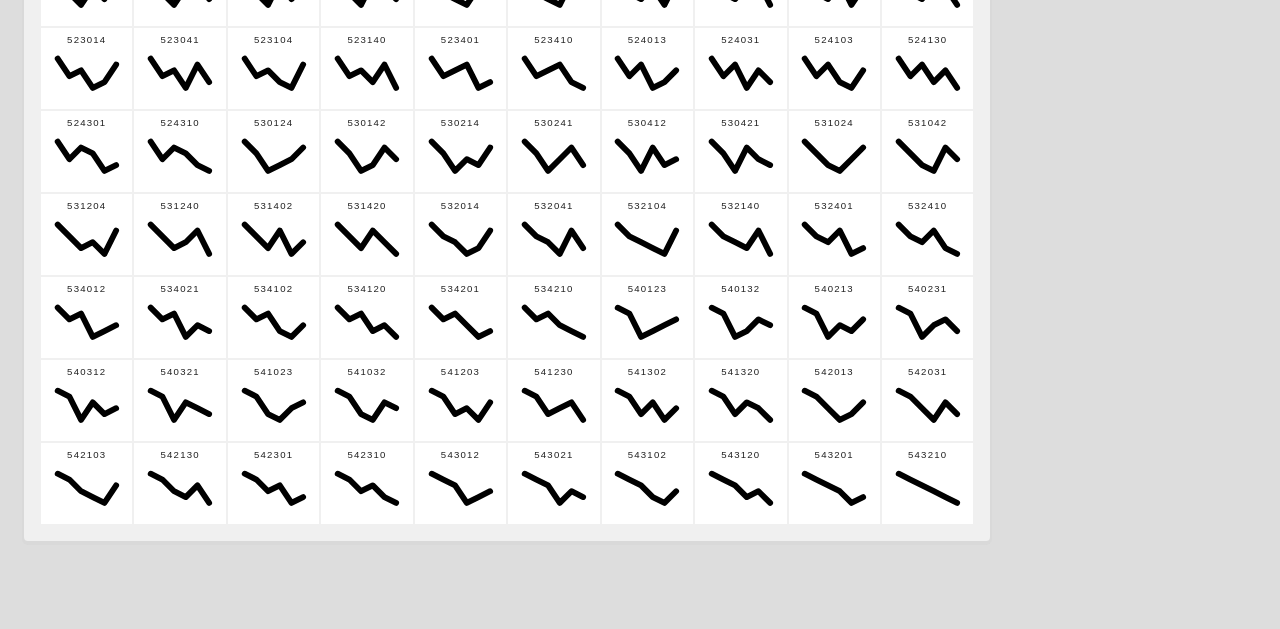
==== commit 8588d977: "🛡️ SAFE REPOSITORY: Move git root to Musitron Machines - protects music files from git disasters" ====
--- a/index.html
+++ b/index.html
@@ -1,21 +1,72 @@
-<!DOCTYPE html>
+<!doctype html>
 <html lang="en">
-<head>
-    <meta charset="UTF-8">
-    <meta name="viewport" content="width=device-width, initial-scale=1.0">
+  <head>
+    <meta charset="UTF-8" />
+    <meta name="viewport" content="width=device-width, initial-scale=1.0" />
     <title>Musitron</title>
-    <link rel="stylesheet" href="MusicalScale.css">
-</head>
-<body>
+    <meta
+      name="description"
+      content="Advanced web-based minimalist music generator with AI algorithmic compositions, multiple MIDI export options, and sophisticated Philip Glass-inspired techniques."
+    />
+    <meta
+      name="keywords"
+      content="music generator, minimalist music, algorithmic composition, AI music, MIDI export, Philip Glass, web audio, Tone.js"
+    />
+
+    <!-- Open Graph / Facebook -->
+    <meta property="og:type" content="website" />
+    <meta property="og:url" content="https://arossti.github.io/musitron/" />
+    <meta property="og:title" content="Musitron - Advanced Music Generator" />
+    <meta
+      property="og:description"
+      content="Advanced web-based minimalist music generator with AI algorithmic compositions, multiple MIDI export options, and sophisticated Philip Glass-inspired techniques."
+    />
+
+    <!-- Twitter -->
+    <meta property="twitter:card" content="summary_large_image" />
+    <meta
+      property="twitter:url"
+      content="https://arossti.github.io/musitron/"
+    />
+    <meta
+      property="twitter:title"
+      content="Musitron - Advanced Music Generator"
+    />
+    <meta
+      property="twitter:description"
+      content="Advanced web-based minimalist music generator with AI algorithmic compositions, multiple MIDI export options, and sophisticated Philip Glass-inspired techniques."
+    />
+
+    <link rel="stylesheet" href="MusicalScale.css" />
+  </head>
+  <body>
     <article>
-        <aside id="aside"></aside>
-        <main id="main"></main>
+      <main id="main">
+        <section class="keyboard"></section>
+        <section class="chord"></section>
+        <section class="keys"></section>
+        <section class="modes"></section>
+        <section class="progressions"></section>
+        <section class="chord-style"></section>
+        <section class="song-composer"></section>
+        <section class="steps"></section>
+        <section class="type"></section>
+        <section class="time-signature"></section>
+        <section class="patterns"></section>
+      </main>
+      <aside id="aside">
+        <section class="output"></section>
+        <section class="bpm"></section>
+        <section class="buttons-section">
+          <h1>Controls</h1>
+        </section>
+      </aside>
     </article>
-    
+
     <!-- Load Tone.js locally - no CDN needed -->
     <script src="Tone.js"></script>
-    
+
     <!-- Load our MusicalScale.js -->
     <script src="MusicalScale.js"></script>
-</body>
-</html>+  </body>
+</html>
--- a/MusicalScale.css
+++ b/MusicalScale.css
@@ -1,10 +1,14 @@
-html, body {
+html,
+body {
   height: 100%;
 }
 
 body {
   background: #ddd;
   color: #222;
+  font-family: -apple-system, BlinkMacSystemFont, "Segoe UI", Roboto, "Helvetica Neue", Arial, sans-serif;
+  font-weight: 400;
+  line-height: 1.5;
 }
 
 button {
@@ -15,172 +19,231 @@
   border: none;
   text-align: center;
   background: #fb0;
-  font-size: 1.2rem;
-  color: white;
+  font-size: 0.8rem;
+  color: #222;
   display: block;
   margin: 1rem auto;
   border-radius: 4px;
-  animation: subtleGlow 2s ease-in-out infinite;
-  border: 4px solid #e5a000;
-  box-shadow: 0px 0px 8px rgba(251, 188, 0, 0.3), 0px 2px 4px rgba(0,0,0,0.1);
+  animation: none;
+  border: 1px solid #222;
+  box-shadow: none;
   text-transform: uppercase;
   letter-spacing: 0.125em;
   transition: all 0.3s ease;
-  .pause { display: none; }
+  .pause {
+    display: none;
+  }
   &.active {
-    animation: activeGlow 1.5s ease-in-out infinite;
+    animation: none;
     background: #222;
     border-color: #444;
-    box-shadow: 0px 0px 12px rgba(34, 34, 34, 0.6), 0px 2px 4px rgba(0,0,0,0.2);
-    .pause { display: block; }
-    .play { display: none; }
+    box-shadow: none;
+    color: white;
+    .pause {
+      display: block;
+    }
+    .play {
+      display: none;
+    }
   }
   &.midi-export {
-    background: #e74c3c;
-    border-color: #c0392b;
+    background: #fb0;
+    color: #222;
+    border: 1px solid #222;
     margin: 0.5rem auto;
-    box-shadow: 0px 0px 8px rgba(231, 76, 60, 0.3), 0px 2px 4px rgba(0,0,0,0.1);
-    animation: redGlow 2.5s ease-in-out infinite;
+    box-shadow: none;
+    animation: none;
     &:hover:not(:disabled) {
-      background: #c0392b;
-      box-shadow: 0px 0px 16px rgba(231, 76, 60, 0.5), 0px 4px 8px rgba(0,0,0,0.2);
-      transform: translateX(0.5rem) translateY(-1px);
+      background: #e5a000;
+      box-shadow: none;
+      transform: translateX(0.5rem);
     }
     &:disabled {
-      background: #95a5a6;
-      border-color: #7f8c8d;
+      background: #ccc;
+      border-color: #aaa;
+      color: #888;
       cursor: not-allowed;
       animation: none;
-      box-shadow: 0px 0px 4px rgba(149, 165, 166, 0.2), 0px 2px 4px rgba(0,0,0,0.1);
+      box-shadow: none;
       transform: translateX(0.5rem);
     }
   }
   &.randomizer {
-    background: #9b59b6;
-    border-color: #8e44ad;
+    background: #fb0;
+    color: #222;
+    border: 1px solid #222;
     margin: 0.5rem auto;
     font-size: 1rem;
-    box-shadow: 0px 0px 8px rgba(155, 89, 182, 0.3), 0px 2px 4px rgba(0,0,0,0.1);
-    animation: purpleGlow 3s ease-in-out infinite;
+    box-shadow: none;
+    animation: none;
     &:hover:not(:disabled) {
-      background: #8e44ad;
-      box-shadow: 0px 0px 16px rgba(155, 89, 182, 0.5), 0px 4px 8px rgba(0,0,0,0.2);
-      transform: translateX(0.5rem) translateY(-1px);
+      background: #e5a000;
+      box-shadow: none;
+      transform: translateX(0.5rem);
     }
     &:disabled {
-      background: #95a5a6;
-      border-color: #7f8c8d;
+      background: #ccc;
+      border-color: #aaa;
+      color: #888;
       cursor: not-allowed;
       animation: none;
-      box-shadow: 0px 0px 4px rgba(149, 165, 166, 0.2), 0px 2px 4px rgba(0,0,0,0.1);
+      box-shadow: none;
       transform: translateX(0.5rem);
     }
   }
-  
+
   &.claude-preview {
-    background: #2c3e50;
-    border-color: #34495e;
-    animation: claudeGlow 2.8s ease-in-out infinite;
+    background: #fb0;
+    color: #222;
+    border: 1px solid #222;
+    animation: none;
     font-size: 1rem;
     white-space: nowrap;
     overflow: hidden;
     text-overflow: ellipsis;
+    box-shadow: none;
     &:hover:not(:disabled) {
-      background: #1a252f;
-      box-shadow: 0px 0px 16px rgba(44, 62, 80, 0.6), 0px 4px 8px rgba(0,0,0,0.2);
+      background: #e5a000;
+      box-shadow: none;
       transform: none;
     }
     &:disabled {
-      background: #95a5a6;
-      border-color: #7f8c8d;
+      background: #ccc;
+      border-color: #aaa;
+      color: #888;
       cursor: not-allowed;
       animation: none;
-      box-shadow: 0px 0px 4px rgba(149, 165, 166, 0.2), 0px 2px 4px rgba(0,0,0,0.1);
-    }
-  }
-  
+      box-shadow: none;
+    }
+  }
+
   &.claude-dropdown {
-    background: #34495e;
-    border-color: #34495e;
-    animation: claudeGlow 2.8s ease-in-out infinite;
+    background: #fb0;
+    color: #222;
+    border: 1px solid #222;
+    animation: none;
     display: flex;
     align-items: center;
     justify-content: center;
+    box-shadow: none;
     &:hover:not(:disabled) {
-      background: #2c3e50;
-      box-shadow: 0px 0px 16px rgba(52, 73, 94, 0.6), 0px 4px 8px rgba(0,0,0,0.2);
+      background: #e5a000;
+      box-shadow: none;
       transform: none;
     }
     &:disabled {
-      background: #95a5a6;
-      border-color: #7f8c8d;
+      background: #ccc;
+      border-color: #aaa;
+      color: #888;
       cursor: not-allowed;
       animation: none;
-      box-shadow: 0px 0px 4px rgba(149, 165, 166, 0.2), 0px 2px 4px rgba(0,0,0,0.1);
+      box-shadow: none;
     }
   }
 }
 
 @keyframes subtleGlow {
-  0% { 
-    box-shadow: 0px 0px 6px rgba(251, 188, 0, 0.2), 0px 2px 4px rgba(0,0,0,0.1);
-  }
-  50% { 
-    box-shadow: 0px 0px 18px rgba(251, 188, 0, 0.6), 0px 2px 8px rgba(0,0,0,0.2);
-  }
-  100% { 
-    box-shadow: 0px 0px 6px rgba(251, 188, 0, 0.2), 0px 2px 4px rgba(0,0,0,0.1);
+  0% {
+    box-shadow:
+      0px 0px 6px rgba(251, 188, 0, 0.2),
+      0px 2px 4px rgba(0, 0, 0, 0.1);
+  }
+  50% {
+    box-shadow:
+      0px 0px 18px rgba(251, 188, 0, 0.6),
+      0px 2px 8px rgba(0, 0, 0, 0.2);
+  }
+  100% {
+    box-shadow:
+      0px 0px 6px rgba(251, 188, 0, 0.2),
+      0px 2px 4px rgba(0, 0, 0, 0.1);
   }
 }
 
 @keyframes activeGlow {
-  0% { 
-    box-shadow: 0px 0px 10px rgba(34, 34, 34, 0.5), 0px 2px 4px rgba(0,0,0,0.2);
-  }
-  50% { 
-    box-shadow: 0px 0px 25px rgba(34, 34, 34, 0.9), 0px 2px 10px rgba(0,0,0,0.4);
-  }
-  100% { 
-    box-shadow: 0px 0px 10px rgba(34, 34, 34, 0.5), 0px 2px 4px rgba(0,0,0,0.2);
-  }
-}
-
-@keyframes redGlow {
-  0% { 
-    box-shadow: 0px 0px 6px rgba(231, 76, 60, 0.2), 0px 2px 4px rgba(0,0,0,0.1);
-  }
-  50% { 
-    box-shadow: 0px 0px 18px rgba(231, 76, 60, 0.6), 0px 2px 8px rgba(0,0,0,0.2);
-  }
-  100% { 
-    box-shadow: 0px 0px 6px rgba(231, 76, 60, 0.2), 0px 2px 4px rgba(0,0,0,0.1);
-  }
-}
-
-@keyframes purpleGlow {
-  0% { 
-    box-shadow: 0px 0px 6px rgba(155, 89, 182, 0.2), 0px 2px 4px rgba(0,0,0,0.1);
-  }
-  50% { 
-    box-shadow: 0px 0px 18px rgba(155, 89, 182, 0.6), 0px 2px 8px rgba(0,0,0,0.2);
-  }
-  100% { 
-    box-shadow: 0px 0px 6px rgba(155, 89, 182, 0.2), 0px 2px 4px rgba(0,0,0,0.1);
-  }
-}
-
-@keyframes claudeGlow {
-  0% { 
-    box-shadow: 0px 0px 6px rgba(44, 62, 80, 0.3), 0px 2px 4px rgba(0,0,0,0.1);
-  }
-  50% { 
-    box-shadow: 0px 0px 18px rgba(44, 62, 80, 0.7), 0px 2px 8px rgba(0,0,0,0.2);
-  }
-  100% { 
-    box-shadow: 0px 0px 6px rgba(44, 62, 80, 0.3), 0px 2px 4px rgba(0,0,0,0.1);
-  }
-}
-
+  0% {
+    box-shadow:
+      0px 0px 10px rgba(34, 34, 34, 0.5),
+      0px 2px 4px rgba(0, 0, 0, 0.2);
+  }
+  50% {
+    box-shadow:
+      0px 0px 25px rgba(34, 34, 34, 0.9),
+      0px 2px 10px rgba(0, 0, 0, 0.4);
+  }
+  100% {
+    box-shadow:
+      0px 0px 10px rgba(34, 34, 34, 0.5),
+      0px 2px 4px rgba(0, 0, 0, 0.2);
+  }
+}
+
+.buttons-section {
+  display: flex;
+  flex-direction: column;
+  gap: 0.25rem; /* tighter spacing */
+}
+.buttons-section > button,
+.buttons-section > div:not(.native-audio-player) {
+  margin: 0 !important;
+  transform: none !important;
+  width: 100%;
+  max-width: none;
+}
+.control-item, .control-item-split {
+  box-sizing: border-box;
+  cursor: pointer;
+  text-align: center;
+  padding: 0.5em;
+  margin: 1px;
+  background: white;
+  font-size: 0.6em;
+  text-transform: uppercase;
+  letter-spacing: 0.125em;
+  border: 1px solid #ccc;
+  display: flex;
+  align-items: center;
+  justify-content: center;
+  
+  /* Add play/pause visibility control for div-based play buttons */
+  .pause {
+    display: none;
+  }
+}
+.control-item:hover, .control-item-split:hover {
+  background: #fb0;
+}
+.control-item.active, .control-item-split.active {
+    background: #222;
+    color: white;
+    
+    /* Show pause, hide play when active */
+    .pause {
+      display: block;
+    }
+    .play {
+      display: none;
+    }
+}
+.control-item.disabled, .control-item-split.disabled {
+  background: #ccc !important;
+  color: #888 !important;
+  cursor: not-allowed !important;
+  pointer-events: none;
+}
+.control-item-split {
+  padding: 0;
+  position: relative;
+}
+.control-item-split-main {
+  padding: 0.5em;
+  flex-grow: 1;
+}
+.control-item-split-dropdown {
+  padding: 0.5em;
+  width: 20px;
+  border-left: 1px solid #ccc;
+}
 .keyboard {
   position: fixed;
   top: 0;
@@ -191,6 +254,27 @@
   max-width: calc(1400px - 1rem);
   border-bottom: 4px solid #ddd;
   transform: translateX(-50%);
+  background: #f0f0f0; /* Add background like other sections */
+  padding-top: 1rem; /* Add top padding like other sections */
+  
+  /* Style the title properly */
+  h1 {
+    background: #f0f0f0;
+    margin-top: 0; /* Match other sections exactly */
+    margin-left: 1px; /* Match other sections' left alignment */
+    margin-right: 1px; /* Match other sections' right alignment */
+    margin-bottom: 1rem; /* Space between title and piano keys */
+    padding: 0; /* No padding, just like other h1 elements */
+    font-size: 1.2em;
+    text-align: left; /* Left-align like other sections */
+    border-bottom: 1px solid #ddd;
+    color: #222;
+    font-weight: bold;
+    width: calc(100% - 2px); /* Account for left/right margins */
+    box-sizing: border-box;
+    line-height: 1; /* Match other sections */
+    flex-basis: 100%; /* Match other sections */
+  }
 
   div {
     background: #fff;
@@ -203,27 +287,27 @@
     }
     &.active-b,
     &.active-t {
-      background: #FB0;
+      background: #fb0;
       &[class*="is"] {
-        background: darken(#FB0, 20%);
-      }
-    }
-  }
-}
-
+        background: darken(#fb0, 20%);
+      }
+    }
+  }
+}
 
 article {
   max-width: 1400px;
   display: flex;
   flex-direction: column;
-  padding-top: calc(40px + 3rem);
+  padding-top: calc(40px + 3rem + 3rem); /* Updated for keyboard top padding + title + title margin */
   padding-bottom: 5rem;
   width: calc(100% - 1rem);
   margin: 0 auto;
   overflow: visible;
 }
 
-main, aside {
+main,
+aside {
   width: 100%;
 }
 
@@ -236,7 +320,9 @@
 }
 
 aside {
-  section { width: 100%; }
+  section {
+    width: 100%;
+  }
 }
 
 @media (min-width: 800px) {
@@ -253,7 +339,10 @@
     width: 20%;
     margin-right: 1rem;
     .output {
-      h1, h2 { flex-basis: auto; }
+      h1,
+      h2 {
+        flex-basis: auto;
+      }
       flex-direction: column;
     }
   }
@@ -267,7 +356,8 @@
   box-sizing: border-box;
   background: #f0f0f0;
   padding: 1rem;
-  h1, h2 {
+  h1,
+  h2 {
     margin-top: 0;
     flex-basis: 100%;
     margin-left: 1px;
@@ -275,8 +365,12 @@
     line-height: 1;
     text-align: left;
   }
-  h1 { font-size: 1.2em; }
-  h2 { font-size: 1em; }
+  h1 {
+    font-size: 1.2em;
+  }
+  h2 {
+    font-size: 1em;
+  }
   > span {
     flex: 1;
     box-sizing: border-box;
@@ -289,13 +383,16 @@
     text-transform: uppercase;
     letter-spacing: 0.125em;
     padding-top: 0.75em;
-    sup { font-size: 0.6em; margin-left: -2px; }
+    sup {
+      font-size: 0.6em;
+      margin-left: -2px;
+    }
   }
   &:not(.keyboard) {
     margin: 0.5rem;
     border-radius: 4px;
     box-shadow: 0px 2px 0px 2px #d9d9d9;
-    
+
     div {
       box-sizing: border-box;
       cursor: pointer;
@@ -307,12 +404,12 @@
       text-transform: uppercase;
       letter-spacing: 0.125em;
       flex: 1 0 auto;
-      
+
       &:hover {
         background: #ccc;
       }
       &[class$="-current"] {
-        background: #FB0;
+        background: #fb0;
         pointer-events: none;
       }
     }
@@ -321,11 +418,14 @@
     > div {
       background: transparent;
       padding: 0;
-      margin-top: 0; margin-bottom: 0;
+      margin-top: 0;
+      margin-bottom: 0;
       display: flex;
       flex-direction: column;
       font-size: 1em;
-      + div { margin-left: 0.5em; }
+      + div {
+        margin-left: 0.5em;
+      }
       &:hover {
         background: transparent;
       }
@@ -350,35 +450,62 @@
   }
   &.patterns {
     align-content: center;
-    div { 
-      max-width: 20%; flex-basis: 20%; 
+    div {
+      max-width: 20%;
+      flex-basis: 20%;
       flex-basis: calc(16.66% - 2px);
     }
     @media (min-width: 800px) {
-      div { max-width: 20%; }
-      &.patterns-720 > div { flex-basis: calc(10% - 2px); }
-      &.patterns-120 > div { flex-basis: calc(12% - 2px); }
-      &.patterns-24 > div { flex-basis: calc(12% - 2px); }
-      &.patterns-6 > div { flex-basis: calc(10% - 2px); }
-    }
-  }
-  
-  @media(min-width: 800px) {
+      div {
+        max-width: 20%;
+      }
+      &.patterns-720 > div {
+        flex-basis: calc(10% - 2px);
+      }
+      &.patterns-120 > div {
+        flex-basis: calc(12% - 2px);
+      }
+      &.patterns-24 > div {
+        flex-basis: calc(12% - 2px);
+      }
+      &.patterns-6 > div {
+        flex-basis: calc(10% - 2px);
+      }
+    }
+  }
+
+  @media (min-width: 800px) {
     /* grid */
-    &.chord { 
+    &.chord {
       flex-basis: calc(100% - 1rem);
     }
-    &.keys, &.modes, &.steps, &.type, &.progressions, &.chord-style, &.song-composer { 
+    &.keys,
+    &.modes,
+    &.steps,
+    &.type,
+    &.progressions,
+    &.chord-style,
+    &.song-composer,
+    &.time-signature {
       flex-basis: calc(50% - 1rem);
     }
   }
-  
-  &.chord > div, &.bpm, &.keys, &.modes, &.steps, &.type, &.progressions, &.chord-style, &.song-composer { 
+
+  &.chord > div,
+  &.bpm,
+  &.keys,
+  &.modes,
+  &.steps,
+  &.type,
+  &.progressions,
+  &.chord-style,
+  &.song-composer,
+  &.time-signature {
     > div {
-      display: flex; 
-      align-items: center; 
-      justify-content: center; 
-      text-align: center; 
+      display: flex;
+      align-items: center;
+      justify-content: center;
+      text-align: center;
     }
   }
 }
@@ -387,8 +514,8 @@
   width: 100%;
   height: auto;
   pointer-events: none;
-  polyline { 
-    fill: none; 
+  polyline {
+    fill: none;
     stroke: black;
     stroke-linecap: round;
     stroke-linejoin: round;
@@ -407,13 +534,13 @@
   transform: translateX(0.5rem);
   z-index: 50;
   position: relative;
-  
+
   h3 {
     margin: 0 0 0.5rem 0;
     font-size: 1rem;
     color: #f39c12;
   }
-  
+
   p {
     margin: 0;
     font-size: 0.8rem;
@@ -425,26 +552,206 @@
 .claude-dropdown-menu {
   position: absolute !important;
   z-index: 9999 !important;
-  background: #34495e;
-  border: 2px solid #2c3e50;
+  background: #f0f0f0 !important;
+  border: 1px solid #222 !important;
   border-radius: 4px;
-  box-shadow: 0px 8px 16px rgba(0,0,0,0.4);
+  box-shadow: none !important;
   overflow: hidden;
+  top: 100% !important;
+  left: 0 !important;
+  width: 100% !important;
+  margin-top: 2px !important;
 }
 
 .claude-dropdown-option {
+  padding: 0.75rem 1rem !important;
+  color: #222 !important;
+  font-weight: normal !important;
+  background: transparent !important;
+  cursor: pointer;
+  font-size: 0.8rem !important;
+  transition: background 0.2s ease;
+  border-bottom: 1px solid #ddd !important;
+  display: flex !important;
+  align-items: center;
+  justify-content: center;
+}
+
+.claude-dropdown-option * {
+  color: #222 !important;
+  font-weight: normal !important;
+}
+
+.claude-dropdown-option:hover {
+  background: #fb0 !important;
+}
+
+.claude-dropdown-option:last-child {
+  border-bottom: none !important;
+}
+
+/* Best Hits dropdown styling */
+button.best-hits {
+  background: #fb0;
+  color: #222;
+  border: 1px solid #222;
+  animation: none;
+  font-size: 1rem;
+  white-space: nowrap;
+  overflow: hidden;
+  text-overflow: ellipsis;
+  box-shadow: none;
+}
+
+button.best-hits:hover:not(:disabled) {
+  background: #e5a000;
+  box-shadow: none;
+  transform: translateX(0.5rem);
+}
+
+button.best-hits:disabled {
+  background: #ccc;
+  border-color: #aaa;
+  color: #888;
+  cursor: not-allowed;
+  animation: none;
+  box-shadow: none;
+  transform: translateX(0.5rem);
+}
+
+button.best-hits-dropdown {
+  background: #fb0;
+  color: #222;
+  border: 1px solid #222;
+  animation: none;
+  display: flex;
+  align-items: center;
+  justify-content: center;
+  box-shadow: none;
+}
+
+button.best-hits-dropdown:hover:not(:disabled) {
+  background: #e5a000;
+  box-shadow: none;
+  transform: none;
+}
+
+button.best-hits-dropdown:disabled {
+  background: #ccc;
+  border-color: #aaa;
+  color: #888;
+  cursor: not-allowed;
+  animation: none;
+  box-shadow: none;
+}
+
+.best-hits-dropdown-menu {
+  position: absolute !important;
+  z-index: 99999 !important;
+  background: #f0f0f0 !important;
+  border: 1px solid #222 !important;
+  border-radius: 4px;
+  box-shadow: none !important;
+  overflow: hidden;
+  top: 100% !important;
+  left: 0 !important;
+  width: 100% !important;
+  margin-top: 2px !important;
+  transform: translateZ(0);
+  backface-visibility: hidden;
+}
+
+.best-hits-section {
+  position: relative;
+  z-index: 10;
+}
+
+.best-hits-dropdown-option {
+  padding: 0.75rem 1rem !important;
+  color: #222 !important;
+  cursor: pointer;
+  font-size: 0.8rem !important;
+  font-weight: normal !important;
+  transition: background 0.2s ease;
+  border-bottom: 1px solid #ddd !important;
+  display: flex !important;
+  align-items: center;
+  justify-content: space-between;
+  background: transparent !important;
+}
+
+.best-hits-dropdown-option * {
+  color: #222 !important;
+  font-weight: normal !important;
+}
+
+.best-hits-dropdown-option span {
+  color: #222 !important;
+  font-weight: normal !important;
+}
+
+.best-hits-dropdown-option:hover {
+  background: #fb0 !important;
+}
+
+.best-hits-dropdown-option:last-child {
+  border-bottom: none !important;
+}
+
+.best-hits-dropdown-option.playing {
+  background: #fb0 !important;
+  font-weight: bold !important;
+}
+
+.best-hits-dropdown-option .play-status {
+  font-size: 0.8rem;
+  opacity: 0.8;
+  margin-left: 0.5rem;
+  color: #f39c12 !important;
+}
+
+.best-hits-dropdown-option.playing .play-status {
+  color: #222 !important;
+}
+
+.audio-player-info {
+  background: rgba(39, 174, 96, 0.9);
+  color: white;
   padding: 0.5rem 1rem;
-  color: white;
-  cursor: pointer;
-  font-size: 0.9rem;
-  transition: background 0.2s ease;
-  border-bottom: 1px solid #2c3e50;
-}
-
-.claude-dropdown-option:hover {
-  background: #2c3e50 !important;
-}
-
-.claude-dropdown-option:last-child {
-  border-bottom: none;
-}+  margin: 0.5rem auto;
+  border-radius: 4px;
+  text-align: center;
+  width: calc(90% - 1rem);
+  max-width: 280px;
+  transform: translateX(0.5rem);
+  z-index: 50;
+  position: relative;
+  font-size: 0.8rem;
+  display: none;
+}
+
+.audio-player-info.playing {
+  display: block;
+}
+
+.audio-player-info .song-title {
+  font-weight: bold;
+  margin-bottom: 0.25rem;
+}
+
+.audio-player-info .controls {
+  display: flex;
+  align-items: center;
+  justify-content: space-between;
+  margin-top: 0.5rem;
+}
+
+.audio-player-info .time-display {
+  font-size: 0.7rem;
+  opacity: 0.8;
+}
+
+/* Native Audio Player Styling */
+.native-audio-player {
+  /* All styling handled inline in JavaScript for simplicity */
+}
